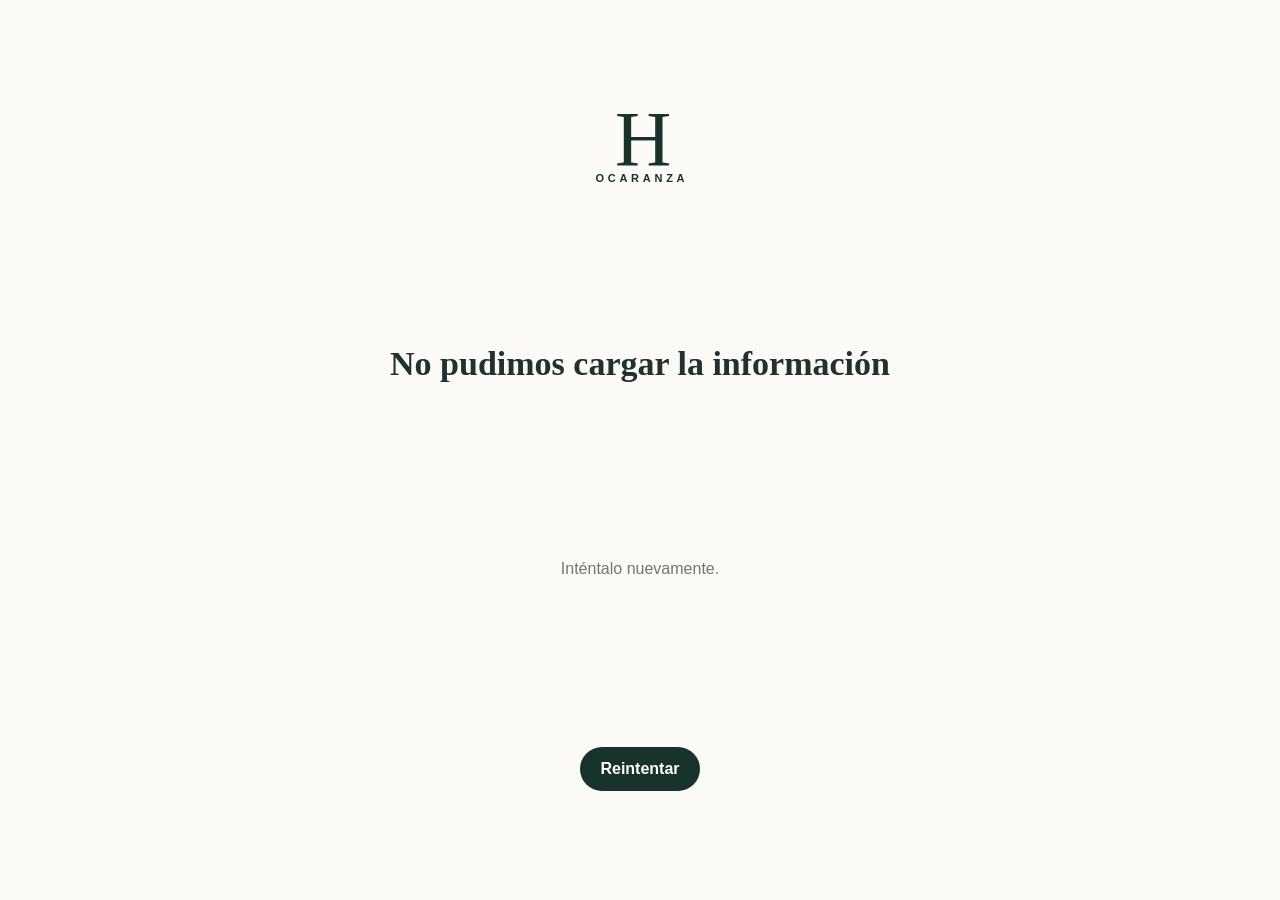
==== index.html @ b22e27e9 "Agregar fallback si la carga inicial tarda demasiado" ====
<!doctype html>
<html lang="es">
<head>
<meta charset="utf-8"><meta name="viewport" content="width=device-width,initial-scale=1">
<meta name="theme-color" content="#f7f3ec"><title>Hotel Ocaranza</title>
<link rel="stylesheet" href="/static/app.css">
</head>
<body class="portal-page">
<div id="app" class="guest-app">
  <div class="splash-loading" aria-label="Hotel Ocaranza"><div class="oc-logo oc-logo-splash"><span class="oc-logo-h">H</span><span class="oc-logo-word">OCARANZA</span></div></div>
</div>
<script>
(function(){
  var params=new URLSearchParams(window.location.search);
  var source=params.get('source')||'';
  var view=params.get('view')||'home';
  var app=document.getElementById('app');
  var xhr=new XMLHttpRequest();
  xhr.open('GET','https://qdwkmfgjpowsrcpbowdc.supabase.co/functions/v1/oc-public',true);
  xhr.onreadystatechange=function(){
    if(xhr.readyState!==4)return;
    if(xhr.status<200||xhr.status>=300){
      app.innerHTML='<div class="error-state"><div class="oc-logo oc-logo-error"><span class="oc-logo-h">H</span><span class="oc-logo-word">OCARANZA</span></div><h1>No pudimos cargar la información</h1><p>Inténtalo nuevamente.</p><button onclick="location.reload()">Reintentar</button></div>';
      return;
    }
    try{render(JSON.parse(xhr.responseText));}
    catch(e){app.innerHTML='<div class="error-state"><div class="oc-logo oc-logo-error"><span class="oc-logo-h">H</span><span class="oc-logo-word">OCARANZA</span></div><h1>Error de carga</h1><p>Inténtalo nuevamente.</p><button onclick="location.reload()">Reintentar</button></div>';}
  };
  xhr.send();
  setTimeout(function(){
    if(xhr.readyState!==4){
      app.innerHTML='<div class="error-state"><div class="oc-logo oc-logo-error"><span class="oc-logo-h">H</span><span class="oc-logo-word">OCARANZA</span></div><h1>Estamos preparando tu estadía</h1><p>La conexión está tardando más de lo esperado.</p><button onclick="location.reload()">Reintentar</button></div>';
    }
  },10000);

  function h(s){return String(s||'').replace(/&/g,'&amp;').replace(/</g,'&lt;').replace(/>/g,'&gt;').replace(/"/g,'&quot;');}
  function track(type,tour){
    var x=new XMLHttpRequest();
    x.open('POST','https://qdwkmfgjpowsrcpbowdc.supabase.co/functions/v1/oc-public',true);
    x.setRequestHeader('Content-Type','application/json');
    x.send(JSON.stringify({event_type:type,source:source,path:location.pathname+location.search,tour_id:tour||null}));
  }
  function go(v){
    var url='/?view='+encodeURIComponent(v)+(source?'&source='+encodeURIComponent(source):'');
    history.pushState({view:v},'',url);
    view=v;
    window.scrollTo(0,0);
    render(window.__ocar_data);
  }
  window.onpopstate=function(){params=new URLSearchParams(window.location.search);view=params.get('view')||'home';render(window.__ocar_data);};

  function icon(kind){
    var s='<svg viewBox="0 0 48 48" aria-hidden="true">';
    if(kind==='hotel')s+='<path d="M9 40V9h30v31M15 15h6v6h-6zM27 15h6v6h-6zM15 27h6v6h-6zM27 27h6v6h-6z"/>';
    else if(kind==='cup')s+='<path d="M8 17h25v10c0 7-5 11-13 11S8 34 8 27zM33 20h4c4 0 6 2 6 6s-2 6-6 6h-4M12 42h22"/><path d="M16 9v5M23 7v7M30 9v5"/>';
    else if(kind==='pin')s+='<path d="M24 43s13-11 13-23a13 13 0 1 0-26 0c0 12 13 23 13 23z"/><circle cx="24" cy="20" r="4"/>';
    else if(kind==='bell')s+='<path d="M12 35h24M15 35V22a9 9 0 0 1 18 0v13M18 41h12M24 11V7"/>';
    else if(kind==='city')s+='<path d="M8 40V21h10v19M18 40V10h12v30M30 40V17h10v23M5 40h38"/>';
    else if(kind==='home')s+='<rect x="9" y="9" width="11" height="11" rx="2"/><rect x="28" y="9" width="11" height="11" rx="2"/><rect x="9" y="28" width="11" height="11" rx="2"/><rect x="28" y="28" width="11" height="11" rx="2"/>';
    else s+='<circle cx="24" cy="24" r="17"/><path d="M16 20a8 8 0 0 1 16 0c0 7-8 6-8 12M24 36h.01"/>';
    return s+'</svg>';
  }
  function nav(current){
    var items=[
      ['breakfast','Desayuno','cup'],
      ['hotel','Hotel','hotel'],
      ['home','Inicio','home'],
      ['services','Servicios','bell'],
      ['tours','Tours','pin']
    ];
    var out='<nav class="app-nav app-nav-five">';
    for(var i=0;i<items.length;i++){
      var it=items[i],active=current===it[0]?' is-active':'',home=it[0]==='home'?' is-home':'';
      out+='<button class="app-nav-item'+active+home+'" data-view="'+it[0]+'"><span>'+icon(it[2])+'</span><small>'+it[1]+'</small></button>';
    }
    return out+'</nav>';
  }
  function header(hotel,current){
    return '<header class="app-header"><button class="app-brand" data-view="home" aria-label="Inicio"><span class="oc-logo oc-logo-header"><span class="oc-logo-h">H</span><span class="oc-logo-word">OCARANZA</span></span></button><span class="app-header-title">'+h(current==='home'?'Tu estadía':label(current))+'</span><button class="account-chip" data-view="account">Mi cuenta</button></header>';
  }
  function label(v){return ({home:'Inicio',hotel:'Hotel',breakfast:'Desayuno',tours:'Tours',services:'Servicios y pedidos',contact:'Contacto',account:'Mi cuenta'})[v]||'Tu estadía';}
  function getGuestToken(){try{return localStorage.getItem('oc_guest_token')||'';}catch(e){return '';}}
  function guestRequest(path,body,token,done){
    var x=new XMLHttpRequest();x.open('POST','https://qdwkmfgjpowsrcpbowdc.supabase.co/functions/v1/oc-auth/'+path,true);
    x.setRequestHeader('Content-Type','application/json');if(token)x.setRequestHeader('Authorization','Bearer '+token);
    x.onreadystatechange=function(){if(x.readyState!==4)return;var data={};try{data=JSON.parse(x.responseText||'{}')}catch(e){}done(x.status,data);};x.send(JSON.stringify(body||{}));
  }
  function card(v,kind,title,desc){
    return '<button class="app-module-card" data-view="'+v+'"><span class="module-icon">'+icon(kind)+'</span><span class="module-copy"><strong>'+title+'</strong><small>'+desc+'</small></span><span class="module-arrow">›</span></button>';
  }
  function render(d){
    window.__ocar_data=d;
    track('visit');if(source)track('qr_scan');
    var hotel=Array.isArray(d.hotel)?(d.hotel[0]||{}):(d.hotel||{});
    var tours=d.tours||[],sections=d.sections||[],promos=d.promotions||[];
    var section=function(slug){for(var i=0;i<sections.length;i++)if(sections[i].slug===slug)return sections[i];return null;};
    var services=section('services'),santiago=section('santiago');
    var html=header(hotel,view);

    if(view==='home'){
      html+='<main class="app-home"><section class="app-welcome"><div class="app-welcome-photo" style="background-image:url(\'/static/images/fondo1.jpg\')"></div><div class="app-welcome-shade"></div><div class="app-welcome-content"><span class="eyebrow">BIENVENIDO/A</span><h1>¿Qué necesitas<br><em>durante tu estadía?</em></h1><p>Tu estadía, en cuatro accesos rápidos.</p></div></section><section class="module-section"><div class="module-grid">'+
      card('breakfast','cup','Desayuno','Horarios y detalles del servicio')+
      card('hotel','hotel','Información del hotel','Habitaciones, horarios y datos útiles')+
      card('services','bell','Servicios y pedidos','Solicita ayuda o consulta productos')+
      card('tours','pin','Tours y experiencias','Descubre Santiago y sus alrededores')+
      '</div></section></main>';
    }else if(view==='hotel'){
      html+='<main class="app-module"><span class="eyebrow dark">HOTEL</span><h1>Información útil</h1><p class="module-lead">'+h(hotel.welcome_text||'Todo lo que necesitas saber para disfrutar tu estadía.')+'</p><div class="detail-grid">'+
      '<div class="detail-card"><span>Desayuno</span><strong>'+h(hotel.breakfast_hours||'07:30 - 10:00')+'</strong></div>'+
      '<div class="detail-card"><span>Check-in</span><strong>'+h(hotel.checkin||'15:00')+'</strong></div>'+
      '<div class="detail-card"><span>Check-out</span><strong>'+h(hotel.checkout||'12:00')+'</strong></div>'+
      '<div class="detail-card"><span>Dirección</span><strong>'+h(hotel.address||'Santiago, Chile')+'</strong></div>'+
      '</div></main>';
    }else if(view==='breakfast'){
      html+='<main class="app-module"><span class="eyebrow dark">SERVICIO</span><h1>Desayuno</h1><div class="feature-module"><span class="module-icon">'+icon('cup')+'</span><h2>'+h(hotel.breakfast_hours||'07:30 - 10:00')+'</h2><p>'+h(hotel.breakfast_description||'Disfruta nuestro servicio de desayuno.')+'</p></div><div class="module-note">Consulta en recepción por cualquier requerimiento especial.</div></main>';
    }else if(view==='tours'){
      var tourHtml='';
      for(var i=0;i<tours.length;i++){var t=tours[i];tourHtml+='<article class="compact-tour">'+(t.image_url?'<img src="'+h(t.image_url)+'" alt="">':'')+'<div><span class="eyebrow dark">EXPERIENCIA</span><h2>'+h(t.name)+'</h2><p>'+h(t.short_description||t.description||'Descubre esta experiencia.')+'</p><strong>'+h(t.guest_price||t.normal_price||'Consultar')+'</strong></div></article>';}
      html+='<main class="app-module"><span class="eyebrow dark">EXPERIENCIAS</span><h1>Tours y experiencias</h1><div class="compact-tour-grid">'+tourHtml+'</div></main>';
    }else if(view==='services'){
      html+='<main class="app-module"><span class="eyebrow dark">ATENCIÓN</span><h1>Servicios y pedidos</h1><p class="module-lead">Estamos para ayudarte durante toda tu estadía.</p><div class="service-actions">'+
      '<button class="service-action" data-view="contact"><span>'+icon('bell')+'</span><strong>Solicitar ayuda</strong><small>Contactar recepción</small></button>'+
      '<div class="service-action"><span>'+icon('hotel')+'</span><strong>Productos</strong><small>Próximamente podrás consultar productos y hacer pedidos desde aquí.</small></div>'+
      '</div>'+(services?'<div class="module-note">'+h(services.content)+'</div>':'')+'</main>';
    }else if(view==='santiago'){
      html+='<main class="app-module"><span class="eyebrow dark">ALREDEDORES</span><h1>Santiago</h1><div class="text-panel app-text">'+h(santiago?santiago.content:'Descubre Santiago desde Hotel Ocaranza.')+'</div><button class="wide-action" data-view="tours">Ver experiencias ↗</button></main>';
    }else if(view==='account'){
      var token=getGuestToken();
      if(!token){
        html+='<main class="app-module account-module"><span class="eyebrow dark">HUÉSPED</span><h1>Mi cuenta</h1><p class="module-lead">Ingresa con el usuario y la clave que te entregó recepción.</p><form id="guest-login-form" class="account-form"><label>Usuario<input name="username" autocomplete="username" required minlength="3" placeholder="Ej. habitacion204"></label><label>Clave<input name="password" type="password" autocomplete="current-password" required minlength="6" placeholder="Tu clave"></label><button type="submit" class="contact-main">Ingresar</button><p id="guest-login-error" class="form-error" hidden></p></form></main>';
      }else{
        html+='<main class="app-module account-module"><div id="guest-account-state"><span class="eyebrow dark">HUÉSPED</span><h1>Mi cuenta</h1><p class="module-lead">Cargando tu cuenta...</p></div></main>';
      }
    }else{
      var whatsapp=(hotel.whatsapp||'').replace(/[^0-9]/g,'');
      var wa=whatsapp?'https://wa.me/'+whatsapp+'?text='+encodeURIComponent('Hola, soy huésped de '+hotel.name+'. Quisiera consultar por un servicio.'):'#';
      html+='<main class="app-module contact-module"><span class="eyebrow dark">RECEPCIÓN</span><h1>¿Necesitas ayuda?</h1><p class="module-lead">Estamos disponibles para ayudarte durante tu estadía.</p><a class="contact-main" href="'+h(wa)+'">Contactar por WhatsApp ↗</a><div class="contact-data"><div><span>Teléfono</span><strong>'+h(hotel.phone||'Consultar en recepción')+'</strong></div><div><span>Dirección</span><strong>'+h(hotel.address||'Santiago, Chile')+'</strong></div></div></main>';
    }
    html+=nav(view);
    app.innerHTML=html;
    bind();
  }
  function bind(){
    var els=document.querySelectorAll('[data-view]');
    for(var i=0;i<els.length;i++)els[i].addEventListener('click',function(){go(this.getAttribute('data-view'));});
    var form=document.getElementById('guest-login-form');
    if(form)form.addEventListener('submit',function(ev){
      ev.preventDefault();
      var btn=form.querySelector('button[type="submit"]'),err=document.getElementById('guest-login-error');
      btn.disabled=true;btn.textContent='Ingresando...';if(err)err.hidden=true;
      guestRequest('guest-login',{username:form.username.value,password:form.password.value},'',function(status,data){
        if(status>=200&&status<300&&data.session){
          try{localStorage.setItem('oc_guest_token',data.session.access_token);}catch(e){}
          render(window.__ocar_data);
          return;
        }
        btn.disabled=false;btn.textContent='Ingresar';if(err){err.textContent=data.error||'No pudimos iniciar sesión.';err.hidden=false;}
      });
    });
    if(view==='account'&&getGuestToken())loadGuestAccount();
  }
  function loadGuestAccount(){
    var state=document.getElementById('guest-account-state'),token=getGuestToken();if(!state||!token)return;
    guestRequest('guest-me',{},token,function(status,data){
      if(status===401||status===403){try{localStorage.removeItem('oc_guest_token')}catch(e){};render(window.__ocar_data);return;}
      if(status<200||status>=300){state.innerHTML='<span class="eyebrow dark">HUÉSPED</span><h1>Mi cuenta</h1><p class="module-lead">No pudimos cargar tu cuenta.</p>';return;}
      var orders=data.orders||[],rows='';
      for(var i=0;i<orders.length;i++){
        var o=orders[i];
        rows+='<div class="guest-order"><div><strong>'+h(o.item_name)+'</strong><small>'+h(o.status)+' · '+h(o.created_at||'')+'</small></div><b>$'+Number(o.total||0).toLocaleString('es-CL')+'</b></div>';
      }
      state.innerHTML='<span class="eyebrow dark">HUÉSPED</span><h1>Hola, '+h(data.profile.display_name||data.profile.username)+'</h1><div class="guest-account-top"><div><span>Habitación</span><strong>'+h(data.profile.room_number)+'</strong></div><div><span>Cuenta</span><strong>$'+Number(data.balance||0).toLocaleString('es-CL')+'</strong></div></div><section class="guest-orders"><div class="section-head"><h2>Mis pedidos</h2><button id="guest-logout" type="button">Cerrar sesión</button></div>'+(rows||'<div class="module-note">Todavía no tienes pedidos.</div>')+'</section>';
      var logout=document.getElementById('guest-logout');if(logout)logout.addEventListener('click',function(){try{localStorage.removeItem('oc_guest_token')}catch(e){};go('home');});
    });
  }
}());
</script>
</body></html>
---- static/app.css ----
:root{
  --ink:#20322b;--deep:#12221c;--green:#17332a;--green-2:#29483c;
  --cream:#f7f3ec;--warm:#e8dfd2;--paper:#fbfaf7;--white:#fff;
  --muted:#727670;--gold:#b29a72;--line:#ddd7cb;--shadow:0 18px 50px rgba(23,38,31,.11)
}
*{box-sizing:border-box}
html{scroll-behavior:smooth}
body{margin:0;font-family:Arial,Helvetica,sans-serif;background:var(--paper);color:var(--ink)}
a{text-decoration:none;color:inherit}
button{font:inherit}
.portal-page{background:var(--paper)}
.splash-loading{min-height:100dvh;width:100%;display:flex;align-items:center;justify-content:center;background:#fff;position:fixed;inset:0;z-index:9999;overflow:hidden}.splash-loading .oc-logo{transform:translateY(-2vh);opacity:1}.splash-loading .oc-logo-h{display:block;animation:splashH .75s cubic-bezier(.2,.75,.2,1) both}.splash-loading .oc-logo-word{display:block;overflow:hidden;clip-path:inset(0 100% 0 0);animation:splashWord 1.25s .35s cubic-bezier(.2,.75,.2,1) forwards}.splash-loading:after{content:"";position:absolute;width:110px;height:1px;background:linear-gradient(90deg,transparent,#b29a72,transparent);opacity:0;animation:splashLine .8s 1.05s ease forwards}@keyframes splashH{0%{opacity:0;transform:translateY(14px) scale(.92);filter:blur(5px)}60%{opacity:1;transform:translateY(-2px) scale(1.02);filter:blur(0)}100%{opacity:1;transform:translateY(0) scale(1);filter:blur(0)}}@keyframes splashWord{0%{clip-path:inset(0 100% 0 0);opacity:0;transform:translateY(5px)}35%{opacity:1}100%{clip-path:inset(0 0 0 0);opacity:1;transform:translateY(0)}}@keyframes splashLine{0%{opacity:0;transform:scaleX(.1)}100%{opacity:.55;transform:scaleX(1)}}
.error-state{min-height:100vh;display:grid;place-items:center;text-align:center;padding:32px;background:var(--paper)}
.error-state .error-logo{width:120px;height:120px;object-fit:cover}
.error-state h1{font-family:Georgia,"Times New Roman",serif;font-size:34px;margin:8px 0}
.error-state p{color:var(--muted)}
.error-state button{border:0;border-radius:999px;padding:13px 20px;background:var(--green);color:#fff;font-weight:700}

.site-header{position:absolute;top:0;left:0;right:0;z-index:10;color:#fff}
.site-header-inner{width:min(1240px,calc(100% - 48px));margin:0 auto;height:86px;display:flex;align-items:center;justify-content:space-between}
.brand{display:flex;align-items:center}
.brand img{width:92px;height:70px;object-fit:cover;background:#fff}
.site-header nav{display:flex;gap:28px;align-items:center;font-size:14px}
.site-header nav a{opacity:.94}
.header-actions{display:flex;gap:10px;align-items:center}
.lang-pill,.menu-toggle{border:1px solid rgba(255,255,255,.3);background:rgba(20,31,26,.18);backdrop-filter:blur(8px);color:#fff;border-radius:999px;padding:10px 14px}
.menu-toggle{display:none;width:42px;height:42px;padding:0}
.hero-home{min-height:680px;height:78vh;max-height:820px;position:relative;overflow:hidden;color:#fff;display:flex;align-items:center}
.hero-image{position:absolute;inset:0;background-size:cover;background-position:center}
.hero-shade{position:absolute;inset:0;background:linear-gradient(90deg,rgba(10,22,17,.8) 0%,rgba(10,22,17,.5) 46%,rgba(10,22,17,.1) 100%),linear-gradient(0deg,rgba(0,0,0,.46),transparent 45%)}
.hero-content{position:relative;z-index:2;width:min(1240px,calc(100% - 48px));margin:0 auto;padding-top:70px}
.hero-kicker,.eyebrow{font-size:12px;letter-spacing:.19em;font-weight:800}
.hero-kicker{color:#e8dbc7}
.hero-content h1{font-family:Georgia,"Times New Roman",serif;font-size:clamp(44px,6vw,78px);line-height:.98;letter-spacing:-.03em;margin:14px 0 20px;max-width:760px;font-weight:400}
.hero-content h1 em,.intro-section h2 em,.feature-copy h2 em{font-style:italic;color:#e8ddc9}
.hero-content p{max-width:570px;font-size:18px;line-height:1.6;color:#eeeae3;margin:0}
.hero-actions{display:flex;gap:12px;margin-top:28px;flex-wrap:wrap}
.hero-primary,.hero-secondary{display:inline-flex;align-items:center;justify-content:center;padding:14px 19px;border-radius:999px;font-weight:800;font-size:14px}
.hero-primary{background:#f5eee4;color:var(--deep)}
.hero-secondary{background:rgba(255,255,255,.1);border:1px solid rgba(255,255,255,.38);color:#fff}
.quick-section{margin-top:-66px;position:relative;z-index:3}
.quick-grid{width:min(1240px,calc(100% - 48px));margin:0 auto;display:grid;grid-template-columns:repeat(6,1fr);gap:10px}
.quick-card{min-height:124px;background:rgba(255,255,255,.94);border:1px solid rgba(214,210,201,.8);border-radius:18px;padding:18px 17px;display:flex;flex-direction:column;justify-content:space-between;box-shadow:0 18px 35px rgba(20,33,27,.12);position:relative;overflow:hidden}
.quick-card:first-child{background:#f4efe7}
.quick-icon{width:30px;height:30px;display:grid;place-items:center;color:var(--green)}
.quick-icon svg{width:27px;height:27px;stroke:currentColor;fill:none;stroke-width:1.7;stroke-linecap:round;stroke-linejoin:round}
.quick-copy strong{display:block;font-size:15px;margin-top:12px}
.quick-copy small{display:block;color:var(--muted);font-size:11px;line-height:1.35;margin-top:5px}
.arrow-circle{position:absolute;right:12px;bottom:12px;width:22px;height:22px;border-radius:50%;border:1px solid #bdb7ad;display:grid;place-items:center;font-size:12px}
.intro-section{width:min(1120px,calc(100% - 48px));margin:0 auto;padding:88px 0 36px;display:grid;grid-template-columns:1fr 1fr;gap:70px;align-items:end}
.eyebrow.dark{color:#7b7d76}
.intro-section h2,.section-heading-row h2,.info-head h2,.service-card h2{font-family:Georgia,"Times New Roman",serif;font-weight:400;letter-spacing:-.02em}
.intro-section h2{font-size:48px;line-height:1.02;margin:12px 0 0}
.intro-section p{font-size:16px;line-height:1.7;color:var(--muted);max-width:480px;margin:0}
.content-section,.info-section,.services-section{width:min(1120px,calc(100% - 48px));margin:0 auto;padding:48px 0 88px}
.section-heading-row{display:flex;justify-content:space-between;align-items:end;margin-bottom:24px}
.section-heading-row h2{font-size:42px;margin:8px 0 0}
.see-all{font-size:13px;font-weight:800;color:var(--green)}
.tour-grid-modern{display:grid;grid-template-columns:repeat(3,1fr);gap:18px}
.tour-card{background:#fff;border-radius:18px;overflow:hidden;border:1px solid #e5e0d7;box-shadow:0 10px 30px rgba(30,43,37,.06)}
.tour-media{height:220px;background:#ddd}
.tour-media img{width:100%;height:100%;object-fit:cover;display:block}
.tour-copy{padding:20px}
.tour-copy .eyebrow{color:#8a897f;font-size:10px}
.tour-copy h3{font-family:Georgia,"Times New Roman",serif;font-weight:400;font-size:26px;margin:8px 0}
.tour-copy p{color:var(--muted);line-height:1.52;font-size:14px;min-height:60px}
.tour-bottom{display:flex;justify-content:space-between;align-items:center;gap:12px;margin-top:18px}
.tour-bottom strong{font-size:19px}
.tour-bottom a{font-size:12px;font-weight:800}
.feature-banner{width:min(1240px,calc(100% - 48px));height:390px;margin:0 auto 92px;position:relative;overflow:hidden;border-radius:24px;color:#fff}
.feature-image{position:absolute;inset:0;background-size:cover;background-position:center}
.feature-overlay{position:absolute;inset:0;background:linear-gradient(90deg,rgba(12,28,22,.82),rgba(12,28,22,.28))}
.feature-copy{position:relative;z-index:2;max-width:680px;padding:64px 60px}
.feature-copy h2{font-family:Georgia,"Times New Roman",serif;font-size:49px;font-weight:400;line-height:1.02;margin:13px 0}
.feature-copy p{font-size:16px;line-height:1.55;color:#ece8df;max-width:560px}
.feature-copy a{display:inline-flex;margin-top:10px;color:#fff;font-weight:800;font-size:14px}
.info-section{padding-top:4px}
.info-head{margin-bottom:24px}
.info-head h2{font-size:40px;margin:9px 0 0}
.info-grid-modern{display:grid;grid-template-columns:repeat(4,1fr);border:1px solid var(--line);border-radius:18px;overflow:hidden;background:var(--line)}
.info-grid-modern>div{background:#fff;padding:24px;border-right:1px solid var(--line);min-height:135px}
.info-grid-modern>div:last-child{border-right:0}
.info-icon{display:block;font-size:21px;color:var(--green);margin-bottom:18px}
.info-grid-modern small{display:block;color:#898a84;text-transform:uppercase;font-size:10px;letter-spacing:.11em}
.info-grid-modern strong{display:block;font-size:16px;margin-top:7px;line-height:1.35}
.services-section{padding-top:4px}
.service-card{background:#eee7db;border-radius:22px;padding:34px 38px;display:flex;justify-content:space-between;align-items:center;gap:24px}
.service-card h2{font-size:38px;margin:8px 0}
.service-card p{margin:0;color:#646962}
.dark-cta{background:var(--green);color:#fff;padding:14px 19px;border-radius:999px;font-size:13px;font-weight:800;white-space:nowrap}
.footer-modern{background:var(--deep);color:#dcd8d0;padding:54px max(24px,calc((100vw - 1120px)/2));display:grid;grid-template-columns:2fr 1fr 1fr;gap:48px}
.footer-modern img{width:92px;height:70px;object-fit:cover;background:#fff}
.footer-modern p{color:#a9ada6;font-size:13px}
.footer-modern strong{display:block;color:#fff;margin-bottom:14px;font-size:12px;text-transform:uppercase;letter-spacing:.12em}
.footer-modern a,.footer-modern span{display:block;color:#aeb3ad;font-size:13px;margin:8px 0}

.tour-detail{width:min(900px,calc(100% - 32px));margin:32px auto 80px}
.back-link{display:inline-block;margin:10px 0 18px;color:var(--muted)}
.detail-image{width:100%;height:420px;object-fit:cover;border-radius:20px 20px 0 0}
.detail-card{background:#fff;border:1px solid var(--line);border-radius:20px;box-shadow:var(--shadow);padding:30px}
.detail-card h1{font-family:Georgia,"Times New Roman",serif;font-weight:400;font-size:52px;margin:10px 0}
.lead{font-size:18px;line-height:1.6;color:var(--muted)}
.price-box{margin:22px 0;padding:20px;border-radius:16px;background:#efe8dc;display:flex;flex-direction:column;gap:5px}
.price-box strong{font-size:32px}
.price-box small{color:#5e5e56}
.detail-grid{display:grid;grid-template-columns:repeat(2,1fr);border:1px solid var(--line);border-radius:16px;overflow:hidden;margin:25px 0}
.detail-grid div{padding:18px;border-right:1px solid var(--line);border-bottom:1px solid var(--line)}
.detail-grid strong{display:block;font-size:11px;color:var(--muted);margin-bottom:6px;text-transform:uppercase}
.detail-grid span{font-weight:700}

.tv-page{background:var(--deep);color:#fff}
.tv-app{min-height:100vh}
.tv-screen{min-height:100vh;position:relative;display:flex;flex-direction:column;background:#112018;overflow:hidden}
.tv-hero-image{position:absolute;inset:0;background-size:cover;background-position:center}
.tv-hero-shade{position:absolute;inset:0;background:linear-gradient(90deg,rgba(8,19,15,.86) 0%,rgba(8,19,15,.5) 48%,rgba(8,19,15,.1) 100%),linear-gradient(0deg,rgba(8,19,15,.65),rgba(8,19,15,.05) 58%)}
.tv-header{position:relative;z-index:2;display:flex;justify-content:space-between;align-items:center;padding:26px 46px;color:#fff}
.tv-brand-mark{font-family:Georgia,"Times New Roman",serif;text-align:center}
.tv-brand-mark .h{font-size:54px;line-height:.75}
.tv-brand-mark .name{font-size:11px;letter-spacing:.33em;margin-top:7px}
.tv-header-right{display:flex;align-items:center;gap:12px;font-size:14px}
.tv-header-right .lang{padding:9px 12px;border-radius:999px;background:rgba(255,255,255,.1);border:1px solid rgba(255,255,255,.2)}
.tv-header-right .clock{font-size:27px;font-weight:700}
.tv-content{position:relative;z-index:2;flex:1;display:flex;flex-direction:column;justify-content:center;padding:20px 46px 34px}
.tv-hero-copy{max-width:760px}
.tv-hero-copy .kicker{font-size:12px;letter-spacing:.2em;font-weight:800;color:#e8ddcc}
.tv-hero-copy h1{font-family:Georgia,"Times New Roman",serif;font-weight:400;font-size:clamp(42px,5vw,70px);line-height:1.02;margin:14px 0;max-width:760px}
.tv-hero-copy h1 em{font-style:italic;color:#e9ddc8}
.tv-hero-copy p{font-size:19px;line-height:1.5;color:#ede9e1;max-width:670px}
.tv-quick{display:grid;grid-template-columns:repeat(6,1fr);gap:11px;margin-top:32px}
.tv-quick a{min-height:104px;border-radius:16px;padding:16px;background:rgba(20,37,30,.73);border:1px solid rgba(255,255,255,.18);display:flex;flex-direction:column;justify-content:space-between;box-shadow:0 10px 28px rgba(0,0,0,.16)}
.tv-quick a:first-child{background:#eee6da;color:#203128}
.tv-quick .icon{font-size:24px}
.tv-quick strong{font-size:15px}
.tv-quick small{font-size:10px;opacity:.72}
.tv-footer{position:relative;z-index:2;display:flex;gap:28px;flex-wrap:wrap;border-top:1px solid rgba(255,255,255,.2);padding:12px 46px 18px;font-size:12px;color:#c7c9c1}

@media(max-width:1020px){
  .site-header nav{gap:17px}.quick-grid{grid-template-columns:repeat(3,1fr)}
  .tour-grid-modern{grid-template-columns:repeat(2,1fr)}
  .intro-section{grid-template-columns:1fr;gap:20px}.info-grid-modern{grid-template-columns:repeat(2,1fr)}
  .info-grid-modern>div:nth-child(2){border-right:0}.info-grid-modern>div:nth-child(1),.info-grid-modern>div:nth-child(2){border-bottom:1px solid var(--line)}
  .feature-copy{padding:52px 46px}
  .tv-quick{grid-template-columns:repeat(3,1fr)}
}
@media(max-width:760px){
  .site-header-inner{width:calc(100% - 28px);height:76px}.site-header nav{display:none}.menu-toggle{display:block}
  .brand img{width:74px;height:58px}.lang-pill{padding:9px 11px;font-size:12px}
  .hero-home{min-height:620px;height:84vh}.hero-content{width:calc(100% - 28px);padding-top:55px}.hero-content h1{font-size:48px}
  .hero-content p{font-size:16px}.hero-actions{flex-direction:column}.hero-primary,.hero-secondary{width:fit-content}
  .quick-section{margin-top:-34px}.quick-grid{width:calc(100% - 28px);grid-template-columns:repeat(2,1fr)}
  .quick-card{min-height:118px}.intro-section,.content-section,.info-section,.services-section{width:calc(100% - 28px)}
  .intro-section{padding-top:64px}.intro-section h2{font-size:38px}
  .content-section,.info-section,.services-section{padding-bottom:64px}.section-heading-row{align-items:start}.section-heading-row h2{font-size:34px}
  .tour-grid-modern{grid-template-columns:1fr}.tour-media{height:210px}
  .feature-banner{width:calc(100% - 28px);height:360px;margin-bottom:64px}.feature-copy{padding:42px 30px}.feature-copy h2{font-size:40px}
  .info-grid-modern{grid-template-columns:1fr}.info-grid-modern>div{border-right:0!important;border-bottom:1px solid var(--line)}.info-grid-modern>div:last-child{border-bottom:0}
  .service-card{padding:28px;align-items:flex-start;flex-direction:column}.service-card h2{font-size:34px}
  .footer-modern{grid-template-columns:1fr 1fr;padding:44px 28px;gap:30px}.footer-modern>div:first-child{grid-column:1/-1}
  .tv-header{padding:20px}.tv-content{padding:12px 20px 20px}.tv-footer{padding:10px 20px}.tv-quick{grid-template-columns:repeat(2,1fr)}
}
@media(max-width:480px){
  .hero-content h1{font-size:42px}.quick-grid{gap:8px}.quick-card{padding:14px 13px}.quick-copy strong{font-size:14px}
  .intro-section h2{font-size:34px}.footer-modern{grid-template-columns:1fr}
  .tv-brand-mark .h{font-size:42px}.tv-hero-copy h1{font-size:43px}.tv-hero-copy p{font-size:15px}.tv-quick a{min-height:92px}
}
/* OcaranzaConnect interaction and identity layer */
.oc-logo{display:inline-flex;flex-direction:column;align-items:center;justify-content:center;line-height:1;color:currentColor;text-decoration:none;font-family:Georgia,"Times New Roman",serif;user-select:none}
.oc-logo-h{font-size:1em;font-weight:400;line-height:.78;letter-spacing:-.08em}
.oc-logo-word{font-family:Arial,Helvetica,sans-serif;font-size:.16em;font-weight:700;letter-spacing:.34em;margin-left:.34em;margin-top:.34em}
.oc-logo-splash{color:#17130f;animation:logoIn .9s cubic-bezier(.2,.8,.2,1) both}
.oc-logo-splash .oc-logo-h{font-size:120px}.oc-logo-splash .oc-logo-word{font-size:17px}
.oc-logo-header{color:#f6f0e7}.oc-logo-header .oc-logo-h{font-size:50px}.oc-logo-header .oc-logo-word{font-size:7px}
.oc-logo-footer{color:#f4eee5}.oc-logo-footer .oc-logo-h{font-size:52px}.oc-logo-footer .oc-logo-word{font-size:8px}
.oc-logo-error{color:var(--green)}.oc-logo-error .oc-logo-h{font-size:78px}.oc-logo-error .oc-logo-word{font-size:11px}
@keyframes logoIn{from{opacity:0;transform:translateY(10px) scale(.94)}to{opacity:1;transform:none}}

/* tactile feedback */
a,button,.quick-card,.tour-card{transition:transform .22s cubic-bezier(.2,.8,.2,1),box-shadow .22s ease,background-color .22s ease,border-color .22s ease,opacity .22s ease}
a:hover,.quick-card:hover,.tour-card:hover{transform:translateY(-3px)}
a:active,button:active,.quick-card.is-pressed,.tour-card.is-pressed,.is-pressed{transform:scale(.975)!important}
.hero-primary:active,.dark-cta:active{box-shadow:0 0 0 5px rgba(178,154,114,.2)}
.quick-card:after,.tour-card:after{content:"";position:absolute;inset:0;border-radius:inherit;pointer-events:none;background:linear-gradient(120deg,rgba(255,255,255,.22),transparent 42%);opacity:0;transition:opacity .25s ease}
.quick-card:hover:after,.quick-card.is-pressed:after,.tour-card:hover:after{opacity:1}
.quick-card,.tour-card{position:relative}
.reveal-on-scroll{opacity:0;transform:translateY(22px);transition:opacity .65s ease,transform .65s cubic-bezier(.2,.8,.2,1)}
.reveal-on-scroll.is-visible{opacity:1;transform:none}
.site-header nav.mobile-open{display:flex}
.menu-toggle.is-open{background:rgba(178,154,114,.35);border-color:rgba(246,240,231,.65)}
.lang-pill:hover,.menu-toggle:hover{background:rgba(178,154,114,.28)}
.see-all:hover,.tour-bottom a:hover,.footer-modern a:hover{color:#b29a72}
.hero-primary:hover{box-shadow:0 10px 25px rgba(0,0,0,.18)}
.feature-banner{transition:transform .35s ease,box-shadow .35s ease}.feature-banner:hover{transform:translateY(-3px);box-shadow:0 22px 55px rgba(20,35,28,.18)}
.info-grid-modern>div{transition:background .25s ease,transform .25s ease}.info-grid-modern>div:hover{background:#faf6ef}
@media(max-width:760px){
 .site-header nav.mobile-open{position:absolute;top:68px;left:0;right:0;display:flex;flex-direction:column;align-items:stretch;gap:0;padding:10px;background:rgba(17,32,24,.96);border:1px solid rgba(255,255,255,.16);border-radius:18px;box-shadow:0 20px 45px rgba(0,0,0,.25);backdrop-filter:blur(12px)}
 .site-header nav.mobile-open a{padding:15px 17px;border-bottom:1px solid rgba(255,255,255,.1);font-size:14px}.site-header nav.mobile-open a:last-child{border-bottom:0}
 .oc-logo-header .oc-logo-h{font-size:42px}.oc-logo-header .oc-logo-word{font-size:6px}
 .quick-card:active{box-shadow:0 7px 20px rgba(20,33,27,.18)}
 .tour-card:active{box-shadow:0 8px 22px rgba(20,33,27,.13)}
}
@media(prefers-reduced-motion:reduce){*,*:before,*:after{scroll-behavior:auto!important;animation:none!important;transition:none!important}.reveal-on-scroll{opacity:1;transform:none}}

.oc-logo-tv{color:#f6f0e7;text-shadow:0 3px 18px rgba(0,0,0,.22)}.oc-logo-tv .oc-logo-h{font-size:68px}.oc-logo-tv .oc-logo-word{font-size:10px}@media(max-width:760px){.oc-logo-tv .oc-logo-h{font-size:48px}.oc-logo-tv .oc-logo-word{font-size:7px}}


/* OcaranzaConnect app dashboard */
.app-header{position:sticky;top:0;z-index:50;height:72px;padding:0 22px;display:flex;align-items:center;justify-content:space-between;background:rgba(247,243,236,.94);border-bottom:1px solid rgba(178,154,114,.25);backdrop-filter:blur(16px)}
.app-brand{border:0;background:none;padding:0;cursor:pointer;display:flex;align-items:center}.app-header-title{font-size:13px;font-weight:700;letter-spacing:.04em;color:var(--ink)}
.app-home,.app-module{max-width:1100px;margin:0 auto;padding:0 20px 110px}
.app-welcome{position:relative;min-height:270px;margin:18px 0 22px;border-radius:28px;overflow:hidden;display:flex;align-items:flex-end;background:var(--deep);box-shadow:var(--shadow)}
.app-welcome-photo{position:absolute;inset:0;background-size:cover;background-position:center}.app-welcome-shade{position:absolute;inset:0;background:linear-gradient(90deg,rgba(10,18,14,.84),rgba(10,18,14,.32) 65%,rgba(10,18,14,.15))}
.app-welcome-content{position:relative;z-index:1;color:#fff;padding:30px;max-width:620px}.app-welcome-content .eyebrow{color:#d9c49d}.app-welcome-content h1{margin:8px 0 10px;font-size:clamp(28px,5vw,48px);line-height:1.02}.app-welcome-content em{font-family:Georgia,serif;font-weight:400;color:#e6d4b0}.app-welcome-content p{margin:0;color:rgba(255,255,255,.78)}
.module-section{padding-bottom:12px}.module-grid{display:grid;grid-template-columns:repeat(3,minmax(0,1fr));gap:13px}
.app-module-card{min-height:112px;padding:18px;border:1px solid var(--line);border-radius:20px;background:rgba(255,255,255,.82);box-shadow:0 10px 28px rgba(23,38,31,.07);display:flex;align-items:center;gap:15px;text-align:left;cursor:pointer;transition:transform .2s ease,box-shadow .2s ease,border-color .2s ease}.app-module-card:hover{transform:translateY(-3px);box-shadow:0 16px 35px rgba(23,38,31,.12);border-color:rgba(178,154,114,.7)}.app-module-card:active{transform:scale(.975)}
.module-icon{width:48px;height:48px;flex:0 0 48px;border-radius:15px;background:#f0e9dd;color:var(--ink);display:grid;place-items:center}.module-icon svg,.app-nav-item svg,.service-action svg{width:25px;height:25px;fill:none;stroke:currentColor;stroke-width:1.7;stroke-linecap:round;stroke-linejoin:round}
.module-copy{min-width:0;display:flex;flex-direction:column;gap:5px}.module-copy strong{font-size:15px;color:var(--ink)}.module-copy small{font-size:12px;color:var(--muted);line-height:1.35}.module-arrow{margin-left:auto;font-size:28px;color:var(--gold)}
.app-module{padding-top:34px}.app-module>h1{font-size:clamp(30px,5vw,48px);margin:7px 0 12px;color:var(--ink)}.module-lead{max-width:680px;color:var(--muted);font-size:16px;line-height:1.65}.detail-grid{display:grid;grid-template-columns:repeat(2,minmax(0,1fr));gap:13px;margin-top:25px}.detail-card{padding:22px;border-radius:18px;background:#fff;border:1px solid var(--line);display:flex;flex-direction:column;gap:8px}.detail-card span,.contact-data span{font-size:11px;text-transform:uppercase;letter-spacing:.12em;color:var(--muted)}.detail-card strong,.contact-data strong{font-size:17px;color:var(--ink)}
.feature-module{margin-top:25px;padding:32px;border-radius:24px;background:linear-gradient(135deg,#f4eee4,#fff);border:1px solid var(--line)}.feature-module h2{font-size:32px;margin:15px 0 8px;color:var(--ink)}.feature-module p{color:var(--muted);line-height:1.65;max-width:650px}.module-note{margin-top:15px;padding:16px 18px;border-radius:15px;background:#f0e9dd;color:var(--muted);line-height:1.55;font-size:13px}
.compact-tour-grid{display:grid;grid-template-columns:repeat(2,minmax(0,1fr));gap:16px;margin-top:25px}.compact-tour{overflow:hidden;border:1px solid var(--line);border-radius:22px;background:#fff;box-shadow:0 10px 28px rgba(23,38,31,.06)}.compact-tour img{width:100%;height:170px;object-fit:cover;display:block}.compact-tour>div{padding:20px}.compact-tour h2{margin:7px 0;font-size:21px;color:var(--ink)}.compact-tour p{color:var(--muted);font-size:13px;line-height:1.5}.compact-tour strong{color:var(--ink)}
.service-actions{display:grid;grid-template-columns:repeat(2,minmax(0,1fr));gap:14px;margin-top:25px}.service-action{min-height:150px;border:1px solid var(--line);border-radius:20px;background:#fff;padding:22px;text-align:left;display:flex;flex-direction:column;align-items:flex-start;gap:8px;color:var(--ink);cursor:pointer}.service-action:hover{border-color:rgba(178,154,114,.7);transform:translateY(-2px)}.service-action span{width:46px;height:46px;border-radius:14px;background:#f0e9dd;display:grid;place-items:center}.service-action small{color:var(--muted);line-height:1.45}.app-text{margin-top:22px;padding:25px;border-radius:20px;background:#fff;border:1px solid var(--line);line-height:1.7;color:var(--muted)}.wide-action,.contact-main{display:inline-flex;margin-top:18px;padding:14px 19px;border-radius:14px;background:var(--deep);color:#fff;text-decoration:none;border:0;font-weight:700;cursor:pointer}.contact-data{display:grid;grid-template-columns:repeat(2,minmax(0,1fr));gap:13px;margin-top:25px}.contact-data>div{padding:20px;border-radius:18px;background:#fff;border:1px solid var(--line);display:flex;flex-direction:column;gap:7px}
.app-nav{position:fixed;z-index:60;left:50%;bottom:14px;transform:translateX(-50%);width:min(680px,calc(100% - 24px));display:grid;grid-template-columns:repeat(5,1fr);gap:6px;padding:7px;background:#090909;border:1px solid rgba(218,182,105,.34);border-radius:24px;box-shadow:0 18px 45px rgba(0,0,0,.32),0 0 0 1px rgba(255,255,255,.04) inset;backdrop-filter:blur(18px)}
.app-nav-item{position:relative;border:0;background:transparent;color:rgba(255,255,255,.58);min-height:60px;border-radius:17px;display:flex;flex-direction:column;align-items:center;justify-content:center;gap:4px;cursor:pointer;transition:background .24s ease,color .24s ease,transform .24s cubic-bezier(.2,.8,.2,1),box-shadow .24s ease}.app-nav-item span{height:25px;display:grid;place-items:center}.app-nav-item svg{width:23px;height:23px;transition:transform .24s cubic-bezier(.2,.8,.2,1)}.app-nav-item small{font-size:10px;font-weight:700;letter-spacing:.02em}.app-nav-item:hover{color:#ead19b;background:rgba(218,182,105,.08)}.app-nav-item.is-active{background:linear-gradient(180deg,rgba(218,182,105,.19),rgba(218,182,105,.08));color:#e3bd72;box-shadow:inset 0 0 0 1px rgba(218,182,105,.28)}.app-nav-item.is-active:after{content:"";position:absolute;left:50%;bottom:4px;width:20px;height:2px;border-radius:999px;background:#d9b366;transform:translateX(-50%);animation:navIndicator .28s ease-out}.app-nav-item.is-active svg{transform:translateY(-1px) scale(1.08);animation:navIconIn .32s cubic-bezier(.2,.8,.2,1)}.app-nav-item:active{transform:scale(.94)}
.app-nav-five .app-nav-item.is-home{transform:translateY(-10px);min-height:70px;background:#0a0a0a;color:#e0b96b;border:1px solid #cba35d;box-shadow:0 10px 25px rgba(0,0,0,.38),inset 0 0 0 1px rgba(218,182,105,.16);border-radius:20px}
.app-nav-five .app-nav-item.is-home span{width:31px;height:31px;border-radius:10px;background:#d7b369;color:#090909;box-shadow:0 6px 16px rgba(218,182,105,.2)}
.app-nav-five .app-nav-item.is-home svg{width:25px;height:25px}
.app-nav-five .app-nav-item.is-home small{font-weight:800;letter-spacing:.05em}
.app-nav-five .app-nav-item.is-home:hover,.app-nav-five .app-nav-item.is-home.is-active{background:#0a0a0a;color:#f0ce88;transform:translateY(-12px)}
.app-nav-five .app-nav-item.is-home.is-active span{background:#e1bd72;color:#090909}
@keyframes navIndicator{from{width:5px;opacity:0;transform:translateX(-50%) scaleX(.4)}to{width:20px;opacity:1;transform:translateX(-50%) scaleX(1)}}
@keyframes navIconIn{0%{opacity:.45;transform:translateY(5px) scale(.82)}60%{transform:translateY(-2px) scale(1.12)}100%{opacity:1;transform:translateY(-1px) scale(1.08)}}
@media(max-width:760px){.app-header{height:64px;padding:0 15px}.app-header-title{font-size:11px}.app-home,.app-module{padding-left:14px;padding-right:14px;padding-bottom:105px}.app-welcome{min-height:225px;margin:12px 0 16px;border-radius:22px}.app-welcome-content{padding:23px}.app-welcome-content h1{font-size:30px}.module-grid{grid-template-columns:repeat(2,minmax(0,1fr));gap:10px}.app-module-card{min-height:128px;padding:15px;display:block}.app-module-card .module-icon{margin-bottom:12px}.module-arrow{position:absolute;right:14px;top:14px}.app-module-card{position:relative}.module-copy strong{font-size:14px}.module-copy small{font-size:11px}.detail-grid,.compact-tour-grid,.service-actions,.contact-data{grid-template-columns:1fr}.compact-tour img{height:145px}.app-nav{width:calc(100% - 12px);bottom:6px;border-radius:20px;padding:6px}.app-nav-item{min-height:57px}.app-nav-item small{font-size:9px}.app-nav-item span{height:23px}.app-header .oc-logo-header .oc-logo-h{font-size:36px}.app-header .oc-logo-header .oc-logo-word{font-size:5px}}
@media(min-width:761px) and (max-width:1100px){.module-grid{grid-template-columns:repeat(2,minmax(0,1fr))}}
@media(min-width:1200px){.app-welcome{min-height:300px}}

/* Navegación principal de cinco accesos: Inicio es el hub central */
.app-nav-five .app-nav-item.is-home{position:relative;transform:translateY(-9px);min-height:68px;background:var(--gold);color:var(--deep);border:4px solid rgba(18,34,28,.96);box-shadow:0 10px 22px rgba(0,0,0,.24);border-radius:20px}
.app-nav-five .app-nav-item.is-home span{width:30px;height:30px;display:grid;place-items:center}
.app-nav-five .app-nav-item.is-home svg{width:28px;height:28px}
.app-nav-five .app-nav-item.is-home small{font-weight:800;letter-spacing:.04em}
.app-nav-five .app-nav-item.is-home:hover,.app-nav-five .app-nav-item.is-home.is-active{background:#e4c88e;color:var(--deep);transform:translateY(-11px)}
@media(max-width:760px){
  .app-nav-five .app-nav-item.is-home{min-height:64px;transform:translateY(-8px);border-width:3px}
  .app-nav-five .app-nav-item.is-home:hover,.app-nav-five .app-nav-item.is-home.is-active{transform:translateY(-9px)}
  .app-nav-five .app-nav-item.is-home span{width:27px;height:27px}
}

@media(max-width:760px){
  .app-nav-five .app-nav-item.is-home{min-height:64px;transform:translateY(-8px);border-width:1px}
  .app-nav-five .app-nav-item.is-home:hover,.app-nav-five .app-nav-item.is-home.is-active{transform:translateY(-10px)}
  .app-nav-five .app-nav-item.is-home span{width:27px;height:27px}
  .app-nav-five .app-nav-item.is-home svg{width:22px;height:22px}
}
@media(prefers-reduced-motion:reduce){
  .app-nav-item,.app-nav-item svg{transition:none}
  .app-nav-item.is-active:after,.app-nav-item.is-active svg{animation:none}
}

.account-chip{margin-left:auto;border:1px solid rgba(218,182,105,.55);background:#0b0b0b;color:#dcb86d;border-radius:999px;padding:8px 12px;font-size:11px;font-weight:800;letter-spacing:.03em;cursor:pointer;transition:background .2s ease,color .2s ease,transform .2s ease}.account-chip:hover{background:#dcb86d;color:#0b0b0b;transform:translateY(-1px)}
.account-form{max-width:460px;margin-top:26px;padding:22px;border:1px solid var(--line);border-radius:22px;background:#fff;box-shadow:0 14px 35px rgba(23,38,31,.07);display:flex;flex-direction:column;gap:16px}.account-form label{display:flex;flex-direction:column;gap:7px;color:var(--ink);font-size:12px;font-weight:800}.account-form input{border:1px solid #d8d0c3;border-radius:13px;padding:13px 14px;background:#faf8f4;color:var(--ink);font:inherit;outline:none}.account-form input:focus{border-color:#c8a45f;box-shadow:0 0 0 3px rgba(200,164,95,.12)}.account-form button:disabled{opacity:.6;cursor:wait}.form-error{margin:0;padding:11px 13px;border-radius:12px;background:#f7e8e5;color:#8d3328;font-size:12px}.guest-account-top{display:grid;grid-template-columns:repeat(2,minmax(0,1fr));gap:13px;margin-top:24px}.guest-account-top>div{padding:20px;border:1px solid var(--line);border-radius:18px;background:#fff;display:flex;flex-direction:column;gap:6px}.guest-account-top span{font-size:10px;text-transform:uppercase;letter-spacing:.12em;color:var(--muted)}.guest-account-top strong{font-size:21px;color:var(--ink)}.guest-orders{margin-top:26px}.section-head{display:flex;align-items:center;justify-content:space-between;gap:12px}.section-head h2{margin:0;color:var(--ink);font-size:20px}.section-head button{border:0;background:none;color:#8f3329;font-weight:800;font-size:11px;cursor:pointer}.guest-order{display:flex;justify-content:space-between;align-items:center;gap:14px;padding:17px 0;border-bottom:1px solid var(--line)}.guest-order strong{display:block;color:var(--ink);font-size:14px}.guest-order small{display:block;color:var(--muted);font-size:11px;margin-top:4px}.guest-order b{color:var(--ink);font-size:14px}
@media(max-width:760px){.account-chip{padding:7px 9px;font-size:10px}.guest-account-top{grid-template-columns:1fr}.app-header-title{max-width:105px;overflow:hidden;text-overflow:ellipsis;white-space:nowrap}}
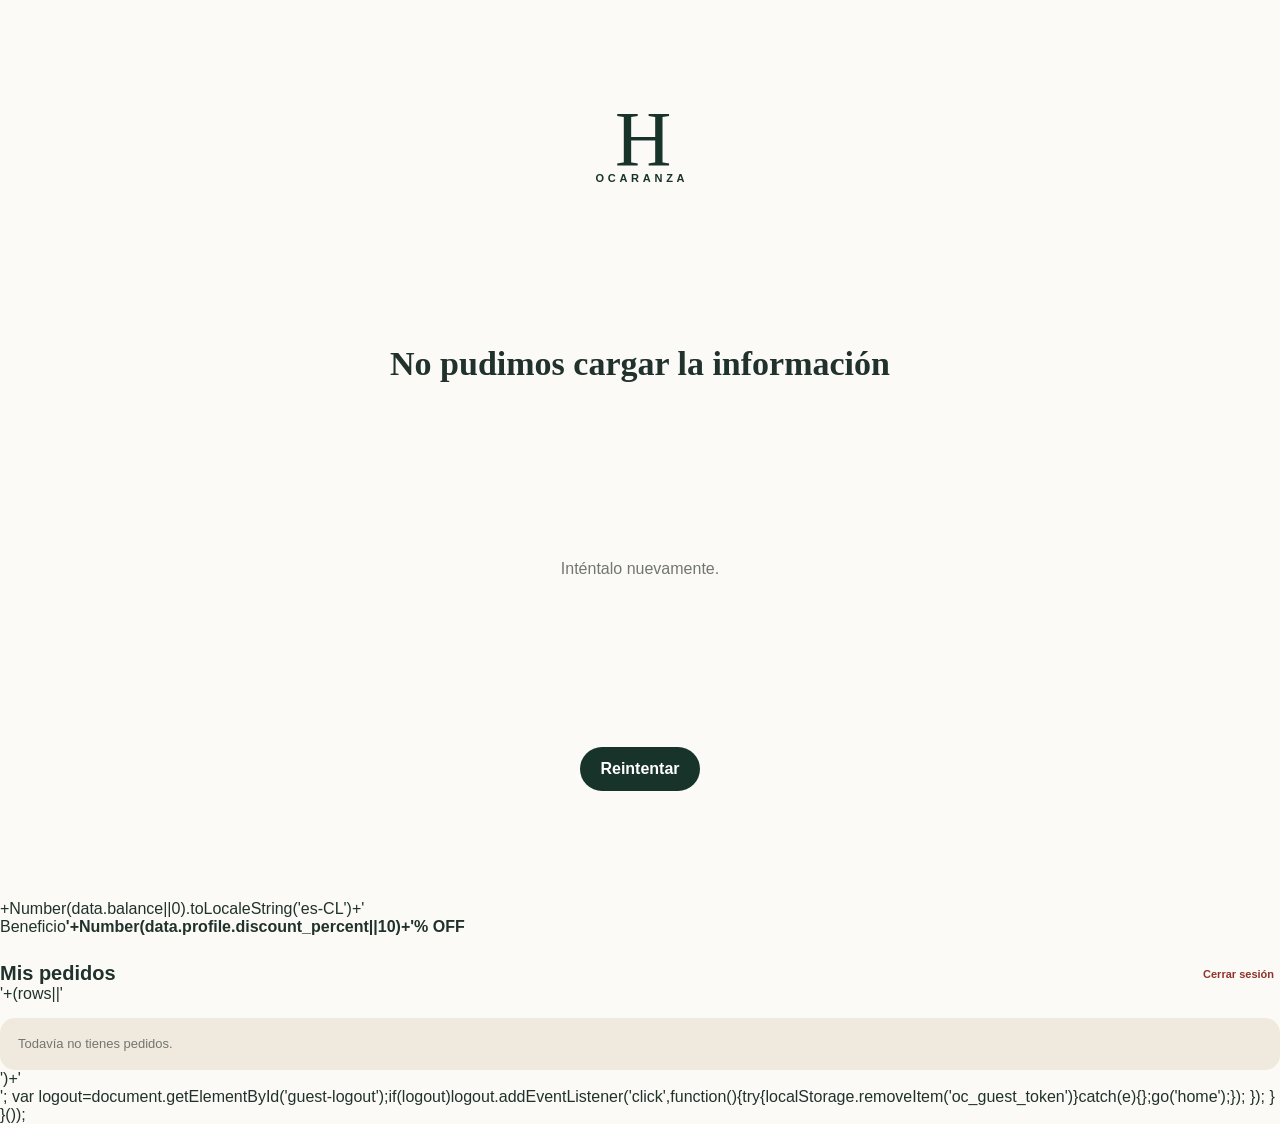
==== commit 202dc7cc: "Show guest discount in account" ====
--- a/index.html
+++ b/index.html
@@ -13,6 +13,7 @@
 (function(){
   var params=new URLSearchParams(window.location.search);
   var source=params.get('source')||'';
+  var access=params.get('access')||'';
   var view=params.get('view')||'home';
   var app=document.getElementById('app');
   var xhr=new XMLHttpRequest();
@@ -41,13 +42,13 @@
     x.send(JSON.stringify({event_type:type,source:source,path:location.pathname+location.search,tour_id:tour||null}));
   }
   function go(v){
-    var url='/?view='+encodeURIComponent(v)+(source?'&source='+encodeURIComponent(source):'');
+    var url='/?view='+encodeURIComponent(v)+(source?'&source='+encodeURIComponent(source):'')+(access?'&access='+encodeURIComponent(access):'');
     history.pushState({view:v},'',url);
     view=v;
     window.scrollTo(0,0);
     render(window.__ocar_data);
   }
-  window.onpopstate=function(){params=new URLSearchParams(window.location.search);view=params.get('view')||'home';render(window.__ocar_data);};
+  window.onpopstate=function(){params=new URLSearchParams(window.location.search);source=params.get('source')||'';access=params.get('access')||'';view=params.get('view')||'home';render(window.__ocar_data);};
 
   function icon(kind){
     var s='<svg viewBox="0 0 48 48" aria-hidden="true">';
@@ -96,6 +97,10 @@
     var section=function(slug){for(var i=0;i<sections.length;i++)if(sections[i].slug===slug)return sections[i];return null;};
     var services=section('services'),santiago=section('santiago');
     var html=header(hotel,view);
+
+    if(view==='home' && !getGuestToken() && access!=='guest'){
+      html+='<section class="access-choice-overlay" aria-labelledby="access-choice-title"><div class="access-choice-card"><span class="access-choice-kicker">HOTEL OCARANZA</span><span class="oc-logo oc-logo-choice"><span class="oc-logo-h">H</span><span class="oc-logo-word">OCARANZA</span></span><h2 id="access-choice-title">¿Cómo deseas continuar?</h2><p class="access-choice-lead">Elige la experiencia que prefieras para tu estadía.</p><div class="access-choice-options"><a class="access-choice-option" href="/?view=home&access=guest"><span class="access-choice-icon">'+icon('home')+'</span><span><strong>Continuar como invitado</strong><small>Explora el hotel y sus servicios.</small></span><b>›</b></a><a class="access-choice-option access-choice-guest" href="/?view=account"><span class="access-choice-icon">'+icon('hotel')+'</span><span><strong>Continuar como huésped</strong><small><em>Obtén un 10% de descuento</em> y accede a tu cuenta.</small></span><b>›</b></a></div><small class="access-choice-note">Como huésped podrás tener tu cuenta asociada a una habitación y consultar tus pedidos.</small></div></section>';
+    }
 
     if(view==='home'){
       html+='<main class="app-home"><section class="app-welcome"><div class="app-welcome-photo" style="background-image:url(\'/static/images/fondo1.jpg\')"></div><div class="app-welcome-shade"></div><div class="app-welcome-content"><span class="eyebrow">BIENVENIDO/A</span><h1>¿Qué necesitas<br><em>durante tu estadía?</em></h1><p>Tu estadía, en cuatro accesos rápidos.</p></div></section><section class="module-section"><div class="module-grid">'+
@@ -169,7 +174,13 @@
         var o=orders[i];
         rows+='<div class="guest-order"><div><strong>'+h(o.item_name)+'</strong><small>'+h(o.status)+' · '+h(o.created_at||'')+'</small></div><b>$'+Number(o.total||0).toLocaleString('es-CL')+'</b></div>';
       }
-      state.innerHTML='<span class="eyebrow dark">HUÉSPED</span><h1>Hola, '+h(data.profile.display_name||data.profile.username)+'</h1><div class="guest-account-top"><div><span>Habitación</span><strong>'+h(data.profile.room_number)+'</strong></div><div><span>Cuenta</span><strong>$'+Number(data.balance||0).toLocaleString('es-CL')+'</strong></div></div><section class="guest-orders"><div class="section-head"><h2>Mis pedidos</h2><button id="guest-logout" type="button">Cerrar sesión</button></div>'+(rows||'<div class="module-note">Todavía no tienes pedidos.</div>')+'</section>';
+      state.innerHTML='<span class="eyebrow dark">HUÉSPED</span><h1>Hola, '+h(data.profile.display_name||data.profile.username)+'</h1><div class="guest-account-top"><div><span>Habitación</span><strong>'+h(data.profile.room_number)+'</strong></div><div><span>Cuenta</span><strong><div class="section-head"><h2>Mis pedidos</h2><button id="guest-logout" type="button">Cerrar sesión</button></div>'+(rows||'<div class="module-note">Todavía no tienes pedidos.</div>')+'</section>';
+      var logout=document.getElementById('guest-logout');if(logout)logout.addEventListener('click',function(){try{localStorage.removeItem('oc_guest_token')}catch(e){};go('home');});
+    });
+  }
+}());
+</script>
+</body></html>+Number(data.balance||0).toLocaleString('es-CL')+'</strong></div><div><span>Beneficio</span><strong>'+Number(data.profile.discount_percent||10)+'% OFF</strong></div></div><section class="guest-orders"><div class="section-head"><h2>Mis pedidos</h2><button id="guest-logout" type="button">Cerrar sesión</button></div>'+(rows||'<div class="module-note">Todavía no tienes pedidos.</div>')+'</section>';
       var logout=document.getElementById('guest-logout');if(logout)logout.addEventListener('click',function(){try{localStorage.removeItem('oc_guest_token')}catch(e){};go('home');});
     });
   }
--- a/static/app.css
+++ b/static/app.css
@@ -218,41 +218,330 @@
 .feature-module{margin-top:25px;padding:32px;border-radius:24px;background:linear-gradient(135deg,#f4eee4,#fff);border:1px solid var(--line)}.feature-module h2{font-size:32px;margin:15px 0 8px;color:var(--ink)}.feature-module p{color:var(--muted);line-height:1.65;max-width:650px}.module-note{margin-top:15px;padding:16px 18px;border-radius:15px;background:#f0e9dd;color:var(--muted);line-height:1.55;font-size:13px}
 .compact-tour-grid{display:grid;grid-template-columns:repeat(2,minmax(0,1fr));gap:16px;margin-top:25px}.compact-tour{overflow:hidden;border:1px solid var(--line);border-radius:22px;background:#fff;box-shadow:0 10px 28px rgba(23,38,31,.06)}.compact-tour img{width:100%;height:170px;object-fit:cover;display:block}.compact-tour>div{padding:20px}.compact-tour h2{margin:7px 0;font-size:21px;color:var(--ink)}.compact-tour p{color:var(--muted);font-size:13px;line-height:1.5}.compact-tour strong{color:var(--ink)}
 .service-actions{display:grid;grid-template-columns:repeat(2,minmax(0,1fr));gap:14px;margin-top:25px}.service-action{min-height:150px;border:1px solid var(--line);border-radius:20px;background:#fff;padding:22px;text-align:left;display:flex;flex-direction:column;align-items:flex-start;gap:8px;color:var(--ink);cursor:pointer}.service-action:hover{border-color:rgba(178,154,114,.7);transform:translateY(-2px)}.service-action span{width:46px;height:46px;border-radius:14px;background:#f0e9dd;display:grid;place-items:center}.service-action small{color:var(--muted);line-height:1.45}.app-text{margin-top:22px;padding:25px;border-radius:20px;background:#fff;border:1px solid var(--line);line-height:1.7;color:var(--muted)}.wide-action,.contact-main{display:inline-flex;margin-top:18px;padding:14px 19px;border-radius:14px;background:var(--deep);color:#fff;text-decoration:none;border:0;font-weight:700;cursor:pointer}.contact-data{display:grid;grid-template-columns:repeat(2,minmax(0,1fr));gap:13px;margin-top:25px}.contact-data>div{padding:20px;border-radius:18px;background:#fff;border:1px solid var(--line);display:flex;flex-direction:column;gap:7px}
-.app-nav{position:fixed;z-index:60;left:50%;bottom:14px;transform:translateX(-50%);width:min(680px,calc(100% - 24px));display:grid;grid-template-columns:repeat(5,1fr);gap:6px;padding:7px;background:#090909;border:1px solid rgba(218,182,105,.34);border-radius:24px;box-shadow:0 18px 45px rgba(0,0,0,.32),0 0 0 1px rgba(255,255,255,.04) inset;backdrop-filter:blur(18px)}
-.app-nav-item{position:relative;border:0;background:transparent;color:rgba(255,255,255,.58);min-height:60px;border-radius:17px;display:flex;flex-direction:column;align-items:center;justify-content:center;gap:4px;cursor:pointer;transition:background .24s ease,color .24s ease,transform .24s cubic-bezier(.2,.8,.2,1),box-shadow .24s ease}.app-nav-item span{height:25px;display:grid;place-items:center}.app-nav-item svg{width:23px;height:23px;transition:transform .24s cubic-bezier(.2,.8,.2,1)}.app-nav-item small{font-size:10px;font-weight:700;letter-spacing:.02em}.app-nav-item:hover{color:#ead19b;background:rgba(218,182,105,.08)}.app-nav-item.is-active{background:linear-gradient(180deg,rgba(218,182,105,.19),rgba(218,182,105,.08));color:#e3bd72;box-shadow:inset 0 0 0 1px rgba(218,182,105,.28)}.app-nav-item.is-active:after{content:"";position:absolute;left:50%;bottom:4px;width:20px;height:2px;border-radius:999px;background:#d9b366;transform:translateX(-50%);animation:navIndicator .28s ease-out}.app-nav-item.is-active svg{transform:translateY(-1px) scale(1.08);animation:navIconIn .32s cubic-bezier(.2,.8,.2,1)}.app-nav-item:active{transform:scale(.94)}
-.app-nav-five .app-nav-item.is-home{transform:translateY(-10px);min-height:70px;background:#0a0a0a;color:#e0b96b;border:1px solid #cba35d;box-shadow:0 10px 25px rgba(0,0,0,.38),inset 0 0 0 1px rgba(218,182,105,.16);border-radius:20px}
-.app-nav-five .app-nav-item.is-home span{width:31px;height:31px;border-radius:10px;background:#d7b369;color:#090909;box-shadow:0 6px 16px rgba(218,182,105,.2)}
-.app-nav-five .app-nav-item.is-home svg{width:25px;height:25px}
-.app-nav-five .app-nav-item.is-home small{font-weight:800;letter-spacing:.05em}
-.app-nav-five .app-nav-item.is-home:hover,.app-nav-five .app-nav-item.is-home.is-active{background:#0a0a0a;color:#f0ce88;transform:translateY(-12px)}
-.app-nav-five .app-nav-item.is-home.is-active span{background:#e1bd72;color:#090909}
-@keyframes navIndicator{from{width:5px;opacity:0;transform:translateX(-50%) scaleX(.4)}to{width:20px;opacity:1;transform:translateX(-50%) scaleX(1)}}
-@keyframes navIconIn{0%{opacity:.45;transform:translateY(5px) scale(.82)}60%{transform:translateY(-2px) scale(1.12)}100%{opacity:1;transform:translateY(-1px) scale(1.08)}}
-@media(max-width:760px){.app-header{height:64px;padding:0 15px}.app-header-title{font-size:11px}.app-home,.app-module{padding-left:14px;padding-right:14px;padding-bottom:105px}.app-welcome{min-height:225px;margin:12px 0 16px;border-radius:22px}.app-welcome-content{padding:23px}.app-welcome-content h1{font-size:30px}.module-grid{grid-template-columns:repeat(2,minmax(0,1fr));gap:10px}.app-module-card{min-height:128px;padding:15px;display:block}.app-module-card .module-icon{margin-bottom:12px}.module-arrow{position:absolute;right:14px;top:14px}.app-module-card{position:relative}.module-copy strong{font-size:14px}.module-copy small{font-size:11px}.detail-grid,.compact-tour-grid,.service-actions,.contact-data{grid-template-columns:1fr}.compact-tour img{height:145px}.app-nav{width:calc(100% - 12px);bottom:6px;border-radius:20px;padding:6px}.app-nav-item{min-height:57px}.app-nav-item small{font-size:9px}.app-nav-item span{height:23px}.app-header .oc-logo-header .oc-logo-h{font-size:36px}.app-header .oc-logo-header .oc-logo-word{font-size:5px}}
-@media(min-width:761px) and (max-width:1100px){.module-grid{grid-template-columns:repeat(2,minmax(0,1fr))}}
-@media(min-width:1200px){.app-welcome{min-height:300px}}
-
-/* Navegación principal de cinco accesos: Inicio es el hub central */
-.app-nav-five .app-nav-item.is-home{position:relative;transform:translateY(-9px);min-height:68px;background:var(--gold);color:var(--deep);border:4px solid rgba(18,34,28,.96);box-shadow:0 10px 22px rgba(0,0,0,.24);border-radius:20px}
-.app-nav-five .app-nav-item.is-home span{width:30px;height:30px;display:grid;place-items:center}
-.app-nav-five .app-nav-item.is-home svg{width:28px;height:28px}
-.app-nav-five .app-nav-item.is-home small{font-weight:800;letter-spacing:.04em}
-.app-nav-five .app-nav-item.is-home:hover,.app-nav-five .app-nav-item.is-home.is-active{background:#e4c88e;color:var(--deep);transform:translateY(-11px)}
+
+
+.app-nav{
+  position:fixed;
+  z-index:60;
+  left:50%;
+  bottom:14px;
+  transform:translateX(-50%);
+  width:min(680px,calc(100% - 32px));
+  display:grid;
+  grid-template-columns:repeat(5,minmax(0,1fr));
+  gap:4px;
+  padding:6px;
+  background:#080808;
+  border:1px solid rgba(218,182,105,.28);
+  border-radius:22px;
+  box-shadow:0 22px 55px rgba(0,0,0,.34),0 0 0 1px rgba(255,255,255,.035) inset;
+  backdrop-filter:blur(18px);
+}
+.app-nav-item{
+  position:relative;
+  min-width:0;
+  min-height:62px;
+  border:0;
+  outline:0;
+  background:transparent;
+  color:rgba(255,255,255,.58);
+  border-radius:16px;
+  display:flex;
+  flex-direction:column;
+  align-items:center;
+  justify-content:center;
+  gap:5px;
+  cursor:pointer;
+  transition:background .22s ease,color .22s ease,box-shadow .22s ease,transform .18s cubic-bezier(.2,.8,.2,1);
+}
+.app-nav-item span{
+  width:25px;
+  height:25px;
+  display:grid;
+  place-items:center;
+  color:currentColor;
+  transition:transform .22s cubic-bezier(.2,.8,.2,1),color .22s ease,background .22s ease;
+}
+.app-nav-item svg{
+  width:23px;
+  height:23px;
+  fill:none;
+  stroke:currentColor;
+  stroke-width:1.7;
+  stroke-linecap:round;
+  stroke-linejoin:round;
+  transition:transform .22s cubic-bezier(.2,.8,.2,1);
+}
+.app-nav-item small{
+  font-size:10px;
+  line-height:1;
+  font-weight:700;
+  letter-spacing:.02em;
+  white-space:nowrap;
+}
+.app-nav-item:hover{
+  color:#ead19b;
+  background:rgba(218,182,105,.07);
+}
+.app-nav-item:focus-visible{
+  box-shadow:inset 0 0 0 1px rgba(218,182,105,.76),0 0 0 3px rgba(218,182,105,.12);
+}
+.app-nav-item.is-active{
+  color:#101510;
+  background:linear-gradient(180deg,#dfbf7d 0%,#cbaa65 100%);
+  box-shadow:0 7px 18px rgba(0,0,0,.24),inset 0 1px 0 rgba(255,255,255,.2);
+}
+.app-nav-item.is-active span{
+  transform:translateY(-1px);
+}
+.app-nav-item.is-active svg{
+  transform:scale(1.05);
+  animation:navIconIn .28s cubic-bezier(.2,.8,.2,1);
+}
+.app-nav-item:active{
+  transform:scale(.96);
+}
+
+/* Los cinco accesos comparten la misma geometría. Inicio ya no se eleva ni lleva reborde. */
+.app-nav-five .app-nav-item.is-home,
+.app-nav-five .app-nav-item.is-home:hover,
+.app-nav-five .app-nav-item.is-home.is-active{
+  transform:none;
+  min-height:62px;
+  border:0;
+  border-radius:16px;
+}
+.app-nav-five .app-nav-item.is-home span{
+  width:27px;
+  height:27px;
+  border-radius:9px;
+  background:transparent;
+  color:currentColor;
+  box-shadow:none;
+}
+.app-nav-five .app-nav-item.is-home svg{
+  width:24px;
+  height:24px;
+}
+.app-nav-five .app-nav-item.is-home small{
+  font-weight:700;
+  letter-spacing:.02em;
+}
+
+@keyframes navIconIn{
+  0%{opacity:.55;transform:translateY(4px) scale(.9)}
+  60%{transform:translateY(-1px) scale(1.09)}
+  100%{opacity:1;transform:translateY(0) scale(1.05)}
+}
+
 @media(max-width:760px){
-  .app-nav-five .app-nav-item.is-home{min-height:64px;transform:translateY(-8px);border-width:3px}
-  .app-nav-five .app-nav-item.is-home:hover,.app-nav-five .app-nav-item.is-home.is-active{transform:translateY(-9px)}
-  .app-nav-five .app-nav-item.is-home span{width:27px;height:27px}
-}
+  .app-nav{
+    width:calc(100% - 18px);
+    bottom:6px;
+    gap:2px;
+    padding:5px;
+    border-radius:19px;
+  }
+  .app-nav-item{
+    min-height:56px;
+    border-radius:14px;
+    gap:4px;
+  }
+  .app-nav-item span{width:23px;height:23px}
+  .app-nav-item svg{width:21px;height:21px}
+  .app-nav-item small{font-size:9px}
+  .app-nav-five .app-nav-item.is-home{
+    min-height:56px;
+    transform:none;
+    border:0;
+  }
+  .app-nav-five .app-nav-item.is-home:hover,
+  .app-nav-five .app-nav-item.is-home.is-active{
+    transform:none;
+  }
+  .app-nav-five .app-nav-item.is-home span{
+    width:25px;
+    height:25px;
+  }
+  .app-nav-five .app-nav-item.is-home svg{
+    width:21px;
+    height:21px;
+  }
+}
+
+@media(prefers-reduced-motion:reduce){
+  .app-nav-item,.app-nav-item svg,.app-nav-item span{transition:none}
+  .app-nav-item.is-active svg{animation:none}
+}
+
+
+
+.access-choice-overlay{
+  position:fixed;
+  inset:0;
+  z-index:80;
+  display:grid;
+  place-items:center;
+  padding:24px;
+  background:rgba(5,7,6,.52);
+  backdrop-filter:blur(8px);
+  opacity:0;
+  visibility:hidden;
+  pointer-events:none;
+  animation:accessOverlayIn .65s 1.72s cubic-bezier(.2,.8,.2,1) forwards;
+}
+.access-choice-card{
+  width:min(590px,100%);
+  position:relative;
+  padding:34px;
+  border:1px solid rgba(218,182,105,.5);
+  border-radius:28px;
+  background:linear-gradient(145deg,#0a0a0a,#15130f);
+  color:#fff;
+  box-shadow:0 30px 80px rgba(0,0,0,.48),inset 0 1px 0 rgba(255,255,255,.05);
+  overflow:hidden;
+  text-align:center;
+  transform:translateY(18px) scale(.97);
+  animation:accessCardIn .7s 1.72s cubic-bezier(.16,1,.3,1) forwards;
+}
+.access-choice-card:before{
+  content:"";
+  position:absolute;
+  top:-140px;
+  left:50%;
+  width:340px;
+  height:240px;
+  transform:translateX(-50%);
+  background:radial-gradient(circle,rgba(218,182,105,.14),transparent 68%);
+  pointer-events:none;
+}
+.access-choice-kicker{
+  position:relative;
+  display:block;
+  color:#bfa66f;
+  font-size:10px;
+  letter-spacing:.24em;
+  font-weight:800;
+}
+.oc-logo-choice{
+  position:relative;
+  margin:13px auto 18px;
+  color:#f6f0e7;
+}
+.oc-logo-choice .oc-logo-h{font-size:48px}
+.oc-logo-choice .oc-logo-word{font-size:6px}
+.access-choice-card h2{
+  position:relative;
+  margin:0;
+  font-family:Georgia,"Times New Roman",serif;
+  font-weight:400;
+  font-size:34px;
+  letter-spacing:-.02em;
+}
+.access-choice-lead{
+  position:relative;
+  max-width:430px;
+  margin:10px auto 22px;
+  color:rgba(255,255,255,.66);
+  font-size:14px;
+  line-height:1.55;
+}
+.access-choice-options{
+  position:relative;
+  display:grid;
+  grid-template-columns:repeat(2,minmax(0,1fr));
+  gap:11px;
+  text-align:left;
+}
+.access-choice-option{
+  min-width:0;
+  min-height:128px;
+  display:grid;
+  grid-template-columns:42px minmax(0,1fr) 16px;
+  align-items:center;
+  gap:11px;
+  padding:16px;
+  border:1px solid rgba(255,255,255,.13);
+  border-radius:18px;
+  background:rgba(255,255,255,.045);
+  color:#fff;
+  transition:transform .22s ease,background .22s ease,border-color .22s ease,box-shadow .22s ease;
+}
+.access-choice-option:hover{
+  transform:translateY(-3px);
+  background:rgba(218,182,105,.09);
+  border-color:rgba(218,182,105,.55);
+  box-shadow:0 13px 28px rgba(0,0,0,.2);
+}
+.access-choice-option:active{transform:scale(.975)}
+.access-choice-icon{
+  width:42px;
+  height:42px;
+  display:grid;
+  place-items:center;
+  border-radius:13px;
+  background:rgba(218,182,105,.12);
+  color:#dcb86d;
+}
+.access-choice-icon svg{
+  width:23px;
+  height:23px;
+  fill:none;
+  stroke:currentColor;
+  stroke-width:1.7;
+  stroke-linecap:round;
+  stroke-linejoin:round;
+}
+.access-choice-option strong{
+  display:block;
+  font-size:13px;
+  line-height:1.3;
+}
+.access-choice-option small{
+  display:block;
+  margin-top:5px;
+  color:rgba(255,255,255,.56);
+  font-size:10px;
+  line-height:1.45;
+}
+.access-choice-option em{
+  color:#e1bd72;
+  font-style:normal;
+  font-weight:800;
+}
+.access-choice-option>b{
+  color:#dcb86d;
+  font-size:24px;
+  font-weight:400;
+}
+.access-choice-guest{
+  border-color:rgba(218,182,105,.28);
+  background:linear-gradient(145deg,rgba(218,182,105,.11),rgba(255,255,255,.035));
+}
+.access-choice-note{
+  position:relative;
+  display:block;
+  max-width:450px;
+  margin:17px auto 0;
+  color:rgba(255,255,255,.42);
+  font-size:10px;
+  line-height:1.5;
+}
+@keyframes accessOverlayIn{to{opacity:1;visibility:visible;pointer-events:auto}}
+@keyframes accessCardIn{from{transform:translateY(18px) scale(.97);opacity:0}to{transform:translateY(0) scale(1);opacity:1}}
 
 @media(max-width:760px){
-  .app-nav-five .app-nav-item.is-home{min-height:64px;transform:translateY(-8px);border-width:1px}
-  .app-nav-five .app-nav-item.is-home:hover,.app-nav-five .app-nav-item.is-home.is-active{transform:translateY(-10px)}
-  .app-nav-five .app-nav-item.is-home span{width:27px;height:27px}
-  .app-nav-five .app-nav-item.is-home svg{width:22px;height:22px}
+  .access-choice-overlay{padding:16px}
+  .access-choice-card{padding:27px 18px 20px;border-radius:23px}
+  .oc-logo-choice .oc-logo-h{font-size:42px}
+  .access-choice-card h2{font-size:29px}
+  .access-choice-lead{font-size:13px;margin-bottom:17px}
+  .access-choice-options{grid-template-columns:1fr;gap:9px}
+  .access-choice-option{min-height:100px;padding:14px}
+  .access-choice-note{margin-top:13px}
 }
 @media(prefers-reduced-motion:reduce){
-  .app-nav-item,.app-nav-item svg{transition:none}
-  .app-nav-item.is-active:after,.app-nav-item.is-active svg{animation:none}
+  .access-choice-overlay,.access-choice-card{animation:none;opacity:1;visibility:visible;pointer-events:auto;transform:none}
 }
 
 .account-chip{margin-left:auto;border:1px solid rgba(218,182,105,.55);background:#0b0b0b;color:#dcb86d;border-radius:999px;padding:8px 12px;font-size:11px;font-weight:800;letter-spacing:.03em;cursor:pointer;transition:background .2s ease,color .2s ease,transform .2s ease}.account-chip:hover{background:#dcb86d;color:#0b0b0b;transform:translateY(-1px)}
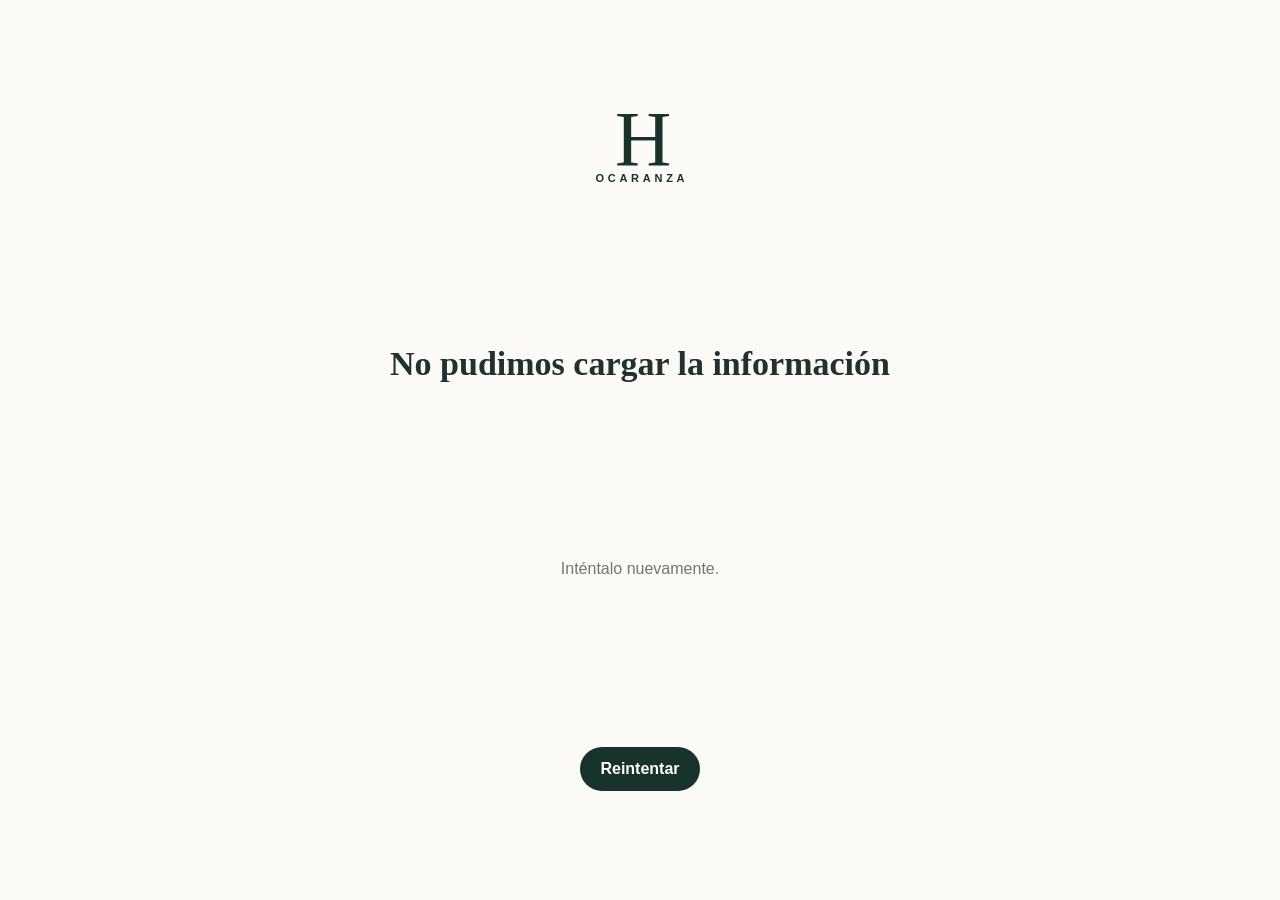
==== commit 9e5e5252: "Remove residual guest account source leak" ====
--- a/index.html
+++ b/index.html
@@ -99,7 +99,7 @@
     var html=header(hotel,view);
 
     if(view==='home' && !getGuestToken() && access!=='guest'){
-      html+='<section class="access-choice-overlay" aria-labelledby="access-choice-title"><div class="access-choice-card"><span class="access-choice-kicker">HOTEL OCARANZA</span><span class="oc-logo oc-logo-choice"><span class="oc-logo-h">H</span><span class="oc-logo-word">OCARANZA</span></span><h2 id="access-choice-title">¿Cómo deseas continuar?</h2><p class="access-choice-lead">Elige la experiencia que prefieras para tu estadía.</p><div class="access-choice-options"><a class="access-choice-option" href="/?view=home&access=guest"><span class="access-choice-icon">'+icon('home')+'</span><span><strong>Continuar como invitado</strong><small>Explora el hotel y sus servicios.</small></span><b>›</b></a><a class="access-choice-option access-choice-guest" href="/?view=account"><span class="access-choice-icon">'+icon('hotel')+'</span><span><strong>Continuar como huésped</strong><small><em>Obtén un 10% de descuento</em> y accede a tu cuenta.</small></span><b>›</b></a></div><small class="access-choice-note">Como huésped podrás tener tu cuenta asociada a una habitación y consultar tus pedidos.</small></div></section>';
+      html+='<section class="access-choice-overlay" aria-labelledby="access-choice-title"><div class="access-choice-card"><span class="oc-logo oc-logo-choice"><span class="oc-logo-h">H</span><span class="oc-logo-word">OCARANZA</span></span><h2 id="access-choice-title">¿Cómo deseas continuar?</h2><p class="access-choice-lead">Elige la experiencia que prefieras para tu estadía.</p><div class="access-choice-options"><a class="access-choice-option" href="/?view=home&access=guest"><span class="access-choice-icon">'+icon('home')+'</span><span><strong>Continuar como invitado</strong><small>Explora el hotel y sus servicios.</small></span><b>›</b></a><a class="access-choice-option access-choice-guest" href="/?view=account"><span class="access-choice-icon">'+icon('hotel')+'</span><span><strong>Continuar como huésped</strong><small><em>Obtén un 10% de descuento</em> y accede a tu cuenta.</small></span><b>›</b></a></div><small class="access-choice-note">Como huésped podrás tener tu cuenta asociada a una habitación y consultar tus pedidos.</small></div></section>';
     }
 
     if(view==='home'){
@@ -167,23 +167,34 @@
   function loadGuestAccount(){
     var state=document.getElementById('guest-account-state'),token=getGuestToken();if(!state||!token)return;
     guestRequest('guest-me',{},token,function(status,data){
-      if(status===401||status===403){try{localStorage.removeItem('oc_guest_token')}catch(e){};render(window.__ocar_data);return;}
-      if(status<200||status>=300){state.innerHTML='<span class="eyebrow dark">HUÉSPED</span><h1>Mi cuenta</h1><p class="module-lead">No pudimos cargar tu cuenta.</p>';return;}
+      if(status===401||status===403){
+        try{localStorage.removeItem('oc_guest_token')}catch(e){}
+        render(window.__ocar_data);
+        return;
+      }
+      if(status<200||status>=300){
+        state.innerHTML='<span class="eyebrow dark">HUÉSPED</span><h1>Mi cuenta</h1><p class="module-lead">No pudimos cargar tu cuenta.</p>';
+        return;
+      }
+
       var orders=data.orders||[],rows='';
       for(var i=0;i<orders.length;i++){
         var o=orders[i];
         rows+='<div class="guest-order"><div><strong>'+h(o.item_name)+'</strong><small>'+h(o.status)+' · '+h(o.created_at||'')+'</small></div><b>$'+Number(o.total||0).toLocaleString('es-CL')+'</b></div>';
       }
-      state.innerHTML='<span class="eyebrow dark">HUÉSPED</span><h1>Hola, '+h(data.profile.display_name||data.profile.username)+'</h1><div class="guest-account-top"><div><span>Habitación</span><strong>'+h(data.profile.room_number)+'</strong></div><div><span>Cuenta</span><strong><div class="section-head"><h2>Mis pedidos</h2><button id="guest-logout" type="button">Cerrar sesión</button></div>'+(rows||'<div class="module-note">Todavía no tienes pedidos.</div>')+'</section>';
-      var logout=document.getElementById('guest-logout');if(logout)logout.addEventListener('click',function(){try{localStorage.removeItem('oc_guest_token')}catch(e){};go('home');});
+
+      var profile=data.profile||{};
+      var discount=Number(profile.discount_percent||10);
+      state.innerHTML='<div class="account-hero"><span class="eyebrow dark">HUÉSPED</span><h1>Hola, '+h(profile.display_name||profile.username)+'</h1><p class="module-lead">Tu experiencia está asociada a la habitación '+h(profile.room_number||'')+'.</p></div><div class="guest-account-top"><div><span>Habitación</span><strong>'+h(profile.room_number||'--')+'</strong></div><div><span>Cuenta</span><strong>$'+Number(data.balance||0).toLocaleString('es-CL')+'</strong></div><div class="guest-benefit-box"><span>Beneficio huésped</span><strong>'+discount+'% OFF</strong><small>Descuento asociado a tu cuenta</small></div></div><section class="guest-orders"><div class="section-head"><h2>Mis pedidos</h2><button id="guest-logout" type="button">Cerrar sesión</button></div>'+(rows||'<div class="module-note">Todavía no tienes pedidos.</div>')+'</section>';
+
+      var logout=document.getElementById('guest-logout');
+      if(logout)logout.addEventListener('click',function(){
+        try{localStorage.removeItem('oc_guest_token')}catch(e){}
+        go('home');
+      });
     });
   }
+
 }());
 </script>
-</body></html>+Number(data.balance||0).toLocaleString('es-CL')+'</strong></div><div><span>Beneficio</span><strong>'+Number(data.profile.discount_percent||10)+'% OFF</strong></div></div><section class="guest-orders"><div class="section-head"><h2>Mis pedidos</h2><button id="guest-logout" type="button">Cerrar sesión</button></div>'+(rows||'<div class="module-note">Todavía no tienes pedidos.</div>')+'</section>';
-      var logout=document.getElementById('guest-logout');if(logout)logout.addEventListener('click',function(){try{localStorage.removeItem('oc_guest_token')}catch(e){};go('home');});
-    });
-  }
-}());
-</script>
-</body></html>+</body></html>
--- a/static/app.css
+++ b/static/app.css
@@ -544,6 +544,148 @@
   .access-choice-overlay,.access-choice-card{animation:none;opacity:1;visibility:visible;pointer-events:auto;transform:none}
 }
 
+
+/* Detalles premium para las vistas de la app */
+.app-header{
+  background:rgba(250,248,243,.96);
+  border-bottom:1px solid rgba(178,154,114,.24);
+  box-shadow:0 1px 0 rgba(255,255,255,.9) inset,0 8px 24px rgba(23,38,31,.035);
+}
+.app-header:after{
+  content:"";
+  position:absolute;
+  left:0;
+  right:0;
+  bottom:-1px;
+  height:1px;
+  background:linear-gradient(90deg,transparent 5%,rgba(178,154,114,.55) 50%,transparent 95%);
+  pointer-events:none;
+}
+.app-header .oc-logo-header{color:var(--ink)}
+.app-header .oc-logo-header .oc-logo-h{font-weight:400}
+.app-module{
+  position:relative;
+}
+.app-module:before{
+  content:"";
+  position:absolute;
+  top:18px;
+  left:20px;
+  width:38px;
+  height:1px;
+  background:linear-gradient(90deg,var(--gold),transparent);
+  opacity:.8;
+}
+.app-module>h1{
+  letter-spacing:-.035em;
+}
+.app-module>h1:after{
+  content:"";
+  display:block;
+  width:42px;
+  height:2px;
+  margin-top:14px;
+  border-radius:99px;
+  background:var(--gold);
+}
+.detail-card,.compact-tour,.service-action,.contact-data>div,.guest-account-top>div{
+  position:relative;
+  overflow:hidden;
+}
+.detail-card:before,.compact-tour:before,.service-action:before,.contact-data>div:before,.guest-account-top>div:before{
+  content:"";
+  position:absolute;
+  top:0;
+  left:0;
+  right:0;
+  height:2px;
+  background:linear-gradient(90deg,rgba(178,154,114,.75),transparent 75%);
+  opacity:.65;
+}
+.detail-card:hover,.compact-tour:hover,.service-action:hover,.contact-data>div:hover{
+  border-color:rgba(178,154,114,.55);
+  box-shadow:0 16px 34px rgba(23,38,31,.08);
+}
+.feature-module{
+  position:relative;
+  overflow:hidden;
+  background:
+    radial-gradient(circle at 92% 8%,rgba(178,154,114,.18),transparent 26%),
+    linear-gradient(135deg,#f3ecdf,#fff);
+  box-shadow:0 14px 36px rgba(23,38,31,.06);
+}
+.feature-module:after{
+  content:"";
+  position:absolute;
+  right:-46px;
+  bottom:-46px;
+  width:150px;
+  height:150px;
+  border:1px solid rgba(178,154,114,.18);
+  border-radius:50%;
+}
+.module-note{
+  border:1px solid rgba(178,154,114,.18);
+  border-left:2px solid var(--gold);
+  background:linear-gradient(90deg,#f2eadc,#f8f5ef);
+}
+.account-module{
+  padding-top:42px;
+}
+.account-form{
+  position:relative;
+  max-width:500px;
+  margin-top:30px;
+  padding:28px;
+  border:1px solid rgba(178,154,114,.34);
+  border-radius:24px;
+  background:linear-gradient(145deg,#fff,#fbf8f1);
+  box-shadow:0 20px 48px rgba(23,38,31,.09);
+}
+.account-form:before{
+  content:"";
+  position:absolute;
+  top:-1px;
+  left:28px;
+  width:88px;
+  height:2px;
+  background:var(--gold);
+  border-radius:99px;
+}
+.account-form button[type="submit"],.contact-main,.wide-action{
+  background:linear-gradient(135deg,#0e1d17,#162c23);
+  border:1px solid rgba(178,154,114,.55);
+  box-shadow:0 10px 24px rgba(18,34,28,.16),inset 0 1px 0 rgba(255,255,255,.06);
+  transition:transform .2s ease,box-shadow .2s ease,border-color .2s ease;
+}
+.account-form button[type="submit"]:hover,.contact-main:hover,.wide-action:hover{
+  transform:translateY(-2px);
+  border-color:var(--gold);
+  box-shadow:0 14px 30px rgba(18,34,28,.2);
+}
+.guest-benefit-box{
+  background:linear-gradient(145deg,#f4e7cd,#fbf8f1)!important;
+  border-color:rgba(178,154,114,.5)!important;
+}
+.guest-benefit-box strong{
+  color:#806536!important;
+}
+.guest-benefit-box small{
+  color:#81796f;
+  font-size:10px;
+}
+.guest-orders{
+  padding:20px 20px 8px;
+  border:1px solid var(--line);
+  border-radius:22px;
+  background:#fff;
+}
+.guest-order:last-child{border-bottom:0}
+.section-head{
+  padding-bottom:13px;
+  border-bottom:1px solid rgba(178,154,114,.2);
+}
+.guest-order b{color:#806536}
 .account-chip{margin-left:auto;border:1px solid rgba(218,182,105,.55);background:#0b0b0b;color:#dcb86d;border-radius:999px;padding:8px 12px;font-size:11px;font-weight:800;letter-spacing:.03em;cursor:pointer;transition:background .2s ease,color .2s ease,transform .2s ease}.account-chip:hover{background:#dcb86d;color:#0b0b0b;transform:translateY(-1px)}
-.account-form{max-width:460px;margin-top:26px;padding:22px;border:1px solid var(--line);border-radius:22px;background:#fff;box-shadow:0 14px 35px rgba(23,38,31,.07);display:flex;flex-direction:column;gap:16px}.account-form label{display:flex;flex-direction:column;gap:7px;color:var(--ink);font-size:12px;font-weight:800}.account-form input{border:1px solid #d8d0c3;border-radius:13px;padding:13px 14px;background:#faf8f4;color:var(--ink);font:inherit;outline:none}.account-form input:focus{border-color:#c8a45f;box-shadow:0 0 0 3px rgba(200,164,95,.12)}.account-form button:disabled{opacity:.6;cursor:wait}.form-error{margin:0;padding:11px 13px;border-radius:12px;background:#f7e8e5;color:#8d3328;font-size:12px}.guest-account-top{display:grid;grid-template-columns:repeat(2,minmax(0,1fr));gap:13px;margin-top:24px}.guest-account-top>div{padding:20px;border:1px solid var(--line);border-radius:18px;background:#fff;display:flex;flex-direction:column;gap:6px}.guest-account-top span{font-size:10px;text-transform:uppercase;letter-spacing:.12em;color:var(--muted)}.guest-account-top strong{font-size:21px;color:var(--ink)}.guest-orders{margin-top:26px}.section-head{display:flex;align-items:center;justify-content:space-between;gap:12px}.section-head h2{margin:0;color:var(--ink);font-size:20px}.section-head button{border:0;background:none;color:#8f3329;font-weight:800;font-size:11px;cursor:pointer}.guest-order{display:flex;justify-content:space-between;align-items:center;gap:14px;padding:17px 0;border-bottom:1px solid var(--line)}.guest-order strong{display:block;color:var(--ink);font-size:14px}.guest-order small{display:block;color:var(--muted);font-size:11px;margin-top:4px}.guest-order b{color:var(--ink);font-size:14px}
+.account-form{max-width:460px;margin-top:26px;padding:22px;border:1px solid var(--line);border-radius:22px;background:#fff;box-shadow:0 14px 35px rgba(23,38,31,.07);display:flex;flex-direction:column;gap:16px}.account-form label{display:flex;flex-direction:column;gap:7px;color:var(--ink);font-size:12px;font-weight:800}.account-form input{border:1px solid #d8d0c3;border-radius:13px;padding:13px 14px;background:#faf8f4;color:var(--ink);font:inherit;outline:none}.account-form input:focus{border-color:#c8a45f;box-shadow:0 0 0 3px rgba(200,164,95,.12)}.account-form button:disabled{opacity:.6;cursor:wait}.form-error{margin:0;padding:11px 13px;border-radius:12px;background:#f7e8e5;color:#8d3328;font-size:12px}.guest-account-top{display:grid;grid-template-columns:repeat(3,minmax(0,1fr));gap:13px;margin-top:24px}.guest-account-top>div{padding:20px;border:1px solid var(--line);border-radius:18px;background:#fff;display:flex;flex-direction:column;gap:6px}.guest-account-top span{font-size:10px;text-transform:uppercase;letter-spacing:.12em;color:var(--muted)}.guest-account-top strong{font-size:21px;color:var(--ink)}.guest-orders{margin-top:26px}.section-head{display:flex;align-items:center;justify-content:space-between;gap:12px}.section-head h2{margin:0;color:var(--ink);font-size:20px}.section-head button{border:0;background:none;color:#8f3329;font-weight:800;font-size:11px;cursor:pointer}.guest-order{display:flex;justify-content:space-between;align-items:center;gap:14px;padding:17px 0;border-bottom:1px solid var(--line)}.guest-order strong{display:block;color:var(--ink);font-size:14px}.guest-order small{display:block;color:var(--muted);font-size:11px;margin-top:4px}.guest-order b{color:var(--ink);font-size:14px}
 @media(max-width:760px){.account-chip{padding:7px 9px;font-size:10px}.guest-account-top{grid-template-columns:1fr}.app-header-title{max-width:105px;overflow:hidden;text-overflow:ellipsis;white-space:nowrap}}
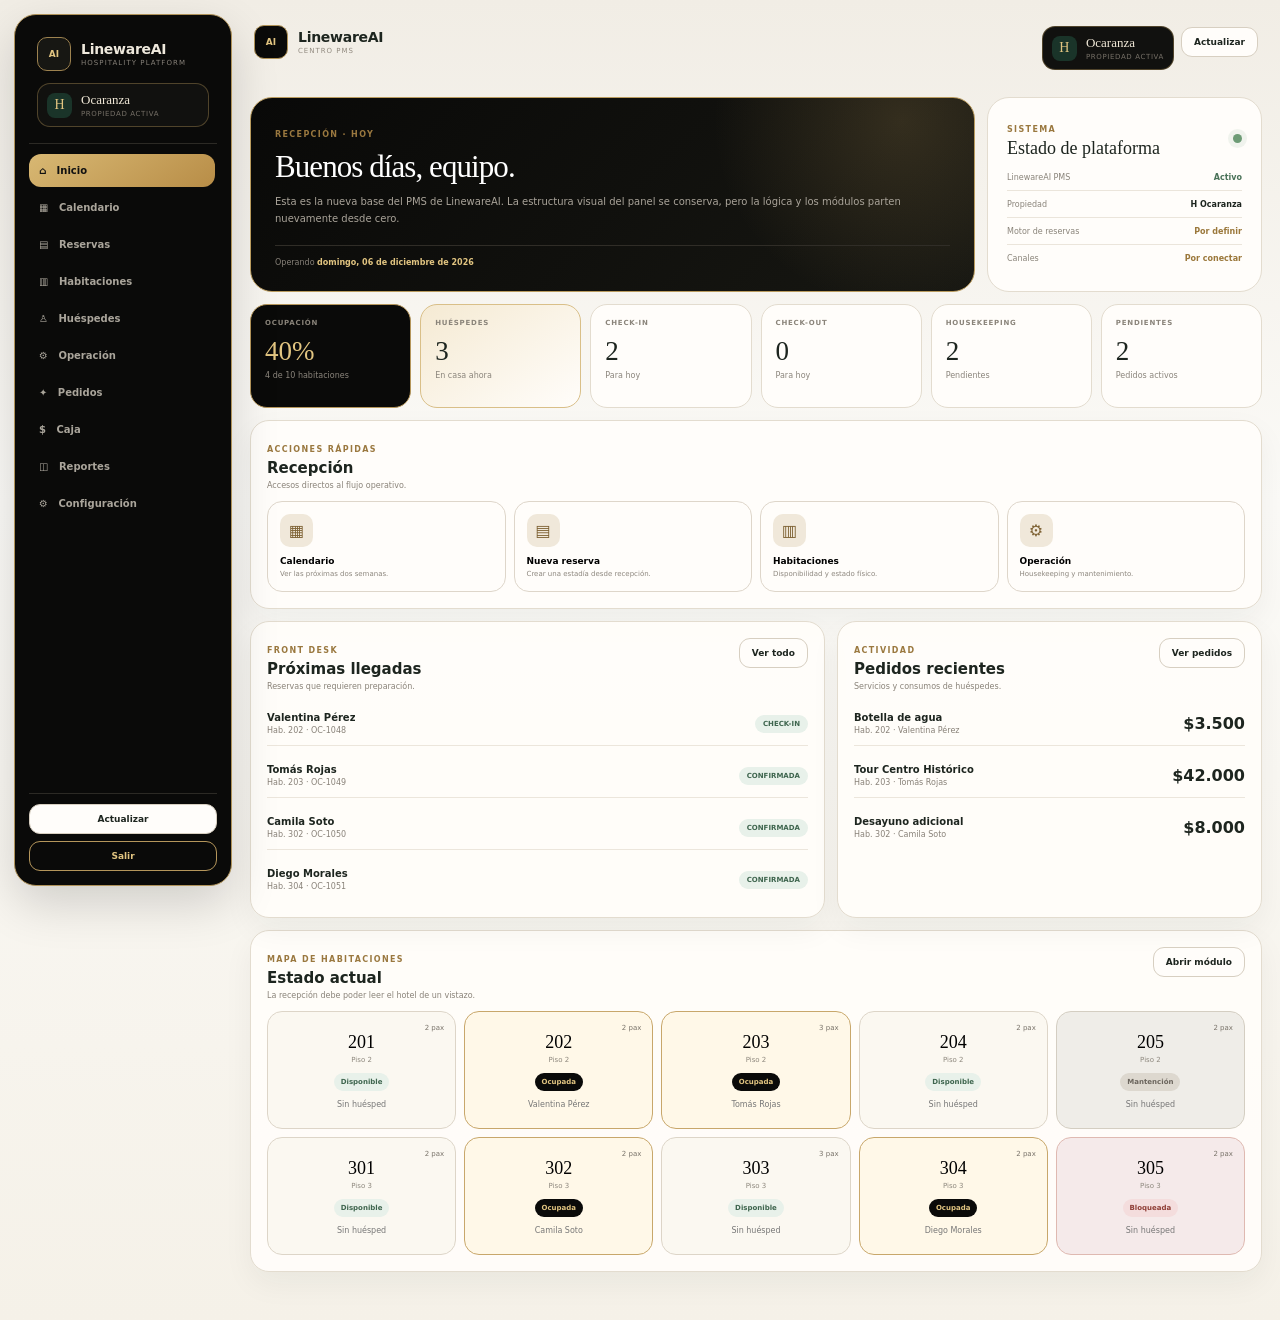
==== commit 0c555c1d: "Rebuild PMS frontend from a clean base" ====
--- a/index.html
+++ b/index.html
@@ -1,200 +1,12 @@
 <!doctype html>
 <html lang="es">
 <head>
-<meta charset="utf-8"><meta name="viewport" content="width=device-width,initial-scale=1">
-<meta name="theme-color" content="#f7f3ec"><title>Hotel Ocaranza</title>
-<link rel="stylesheet" href="/static/app.css">
+  <meta charset="utf-8">
+  <meta name="viewport" content="width=device-width,initial-scale=1">
+  <meta http-equiv="refresh" content="0; url=/admin.html">
+  <title>LinewareAI · PMS</title>
 </head>
-<body class="portal-page">
-<div id="app" class="guest-app">
-  <div class="splash-loading" aria-label="Hotel Ocaranza"><div class="oc-logo oc-logo-splash"><span class="oc-logo-h">H</span><span class="oc-logo-word">OCARANZA</span></div></div>
-</div>
-<script>
-(function(){
-  var params=new URLSearchParams(window.location.search);
-  var source=params.get('source')||'';
-  var access=params.get('access')||'';
-  var view=params.get('view')||'home';
-  var app=document.getElementById('app');
-  var xhr=new XMLHttpRequest();
-  xhr.open('GET','https://qdwkmfgjpowsrcpbowdc.supabase.co/functions/v1/oc-public',true);
-  xhr.onreadystatechange=function(){
-    if(xhr.readyState!==4)return;
-    if(xhr.status<200||xhr.status>=300){
-      app.innerHTML='<div class="error-state"><div class="oc-logo oc-logo-error"><span class="oc-logo-h">H</span><span class="oc-logo-word">OCARANZA</span></div><h1>No pudimos cargar la información</h1><p>Inténtalo nuevamente.</p><button onclick="location.reload()">Reintentar</button></div>';
-      return;
-    }
-    try{render(JSON.parse(xhr.responseText));}
-    catch(e){app.innerHTML='<div class="error-state"><div class="oc-logo oc-logo-error"><span class="oc-logo-h">H</span><span class="oc-logo-word">OCARANZA</span></div><h1>Error de carga</h1><p>Inténtalo nuevamente.</p><button onclick="location.reload()">Reintentar</button></div>';}
-  };
-  xhr.send();
-  setTimeout(function(){
-    if(xhr.readyState!==4){
-      app.innerHTML='<div class="error-state"><div class="oc-logo oc-logo-error"><span class="oc-logo-h">H</span><span class="oc-logo-word">OCARANZA</span></div><h1>Estamos preparando tu estadía</h1><p>La conexión está tardando más de lo esperado.</p><button onclick="location.reload()">Reintentar</button></div>';
-    }
-  },10000);
-
-  function h(s){return String(s||'').replace(/&/g,'&amp;').replace(/</g,'&lt;').replace(/>/g,'&gt;').replace(/"/g,'&quot;');}
-  function track(type,tour){
-    var x=new XMLHttpRequest();
-    x.open('POST','https://qdwkmfgjpowsrcpbowdc.supabase.co/functions/v1/oc-public',true);
-    x.setRequestHeader('Content-Type','application/json');
-    x.send(JSON.stringify({event_type:type,source:source,path:location.pathname+location.search,tour_id:tour||null}));
-  }
-  function go(v){
-    var url='/?view='+encodeURIComponent(v)+(source?'&source='+encodeURIComponent(source):'')+(access?'&access='+encodeURIComponent(access):'');
-    history.pushState({view:v},'',url);
-    view=v;
-    window.scrollTo(0,0);
-    render(window.__ocar_data);
-  }
-  window.onpopstate=function(){params=new URLSearchParams(window.location.search);source=params.get('source')||'';access=params.get('access')||'';view=params.get('view')||'home';render(window.__ocar_data);};
-
-  function icon(kind){
-    var s='<svg viewBox="0 0 48 48" aria-hidden="true">';
-    if(kind==='hotel')s+='<path d="M9 40V9h30v31M15 15h6v6h-6zM27 15h6v6h-6zM15 27h6v6h-6zM27 27h6v6h-6z"/>';
-    else if(kind==='cup')s+='<path d="M8 17h25v10c0 7-5 11-13 11S8 34 8 27zM33 20h4c4 0 6 2 6 6s-2 6-6 6h-4M12 42h22"/><path d="M16 9v5M23 7v7M30 9v5"/>';
-    else if(kind==='pin')s+='<path d="M24 43s13-11 13-23a13 13 0 1 0-26 0c0 12 13 23 13 23z"/><circle cx="24" cy="20" r="4"/>';
-    else if(kind==='bell')s+='<path d="M12 35h24M15 35V22a9 9 0 0 1 18 0v13M18 41h12M24 11V7"/>';
-    else if(kind==='city')s+='<path d="M8 40V21h10v19M18 40V10h12v30M30 40V17h10v23M5 40h38"/>';
-    else if(kind==='home')s+='<rect x="9" y="9" width="11" height="11" rx="2"/><rect x="28" y="9" width="11" height="11" rx="2"/><rect x="9" y="28" width="11" height="11" rx="2"/><rect x="28" y="28" width="11" height="11" rx="2"/>';
-    else s+='<circle cx="24" cy="24" r="17"/><path d="M16 20a8 8 0 0 1 16 0c0 7-8 6-8 12M24 36h.01"/>';
-    return s+'</svg>';
-  }
-  function nav(current){
-    var items=[
-      ['breakfast','Desayuno','cup'],
-      ['hotel','Hotel','hotel'],
-      ['home','Inicio','home'],
-      ['services','Servicios','bell'],
-      ['tours','Tours','pin']
-    ];
-    var out='<nav class="app-nav app-nav-five">';
-    for(var i=0;i<items.length;i++){
-      var it=items[i],active=current===it[0]?' is-active':'',home=it[0]==='home'?' is-home':'';
-      out+='<button class="app-nav-item'+active+home+'" data-view="'+it[0]+'"><span>'+icon(it[2])+'</span><small>'+it[1]+'</small></button>';
-    }
-    return out+'</nav>';
-  }
-  function header(hotel,current){
-    return '<header class="app-header"><button class="app-brand" data-view="home" aria-label="Inicio"><span class="oc-logo oc-logo-header"><span class="oc-logo-h">H</span><span class="oc-logo-word">OCARANZA</span></span></button><span class="app-header-title">'+h(current==='home'?'Tu estadía':label(current))+'</span><button class="account-chip" data-view="account">Mi cuenta</button></header>';
-  }
-  function label(v){return ({home:'Inicio',hotel:'Hotel',breakfast:'Desayuno',tours:'Tours',services:'Servicios y pedidos',contact:'Contacto',account:'Mi cuenta'})[v]||'Tu estadía';}
-  function getGuestToken(){try{return localStorage.getItem('oc_guest_token')||'';}catch(e){return '';}}
-  function guestRequest(path,body,token,done){
-    var x=new XMLHttpRequest();x.open('POST','https://qdwkmfgjpowsrcpbowdc.supabase.co/functions/v1/oc-auth/'+path,true);
-    x.setRequestHeader('Content-Type','application/json');if(token)x.setRequestHeader('Authorization','Bearer '+token);
-    x.onreadystatechange=function(){if(x.readyState!==4)return;var data={};try{data=JSON.parse(x.responseText||'{}')}catch(e){}done(x.status,data);};x.send(JSON.stringify(body||{}));
-  }
-  function card(v,kind,title,desc){
-    return '<button class="app-module-card" data-view="'+v+'"><span class="module-icon">'+icon(kind)+'</span><span class="module-copy"><strong>'+title+'</strong><small>'+desc+'</small></span><span class="module-arrow">›</span></button>';
-  }
-  function render(d){
-    window.__ocar_data=d;
-    track('visit');if(source)track('qr_scan');
-    var hotel=Array.isArray(d.hotel)?(d.hotel[0]||{}):(d.hotel||{});
-    var tours=d.tours||[],sections=d.sections||[],promos=d.promotions||[];
-    var section=function(slug){for(var i=0;i<sections.length;i++)if(sections[i].slug===slug)return sections[i];return null;};
-    var services=section('services'),santiago=section('santiago');
-    var html=header(hotel,view);
-
-    if(view==='home' && !getGuestToken() && access!=='guest'){
-      html+='<section class="access-choice-overlay" aria-labelledby="access-choice-title"><div class="access-choice-card"><span class="oc-logo oc-logo-choice"><span class="oc-logo-h">H</span><span class="oc-logo-word">OCARANZA</span></span><h2 id="access-choice-title">¿Cómo deseas continuar?</h2><p class="access-choice-lead">Elige la experiencia que prefieras para tu estadía.</p><div class="access-choice-options"><a class="access-choice-option" href="/?view=home&access=guest"><span class="access-choice-icon">'+icon('home')+'</span><span><strong>Continuar como invitado</strong><small>Explora el hotel y sus servicios.</small></span><b>›</b></a><a class="access-choice-option access-choice-guest" href="/?view=account"><span class="access-choice-icon">'+icon('hotel')+'</span><span><strong>Continuar como huésped</strong><small><em>Obtén un 10% de descuento</em> y accede a tu cuenta.</small></span><b>›</b></a></div><small class="access-choice-note">Como huésped podrás tener tu cuenta asociada a una habitación y consultar tus pedidos.</small></div></section>';
-    }
-
-    if(view==='home'){
-      html+='<main class="app-home"><section class="app-welcome"><div class="app-welcome-photo" style="background-image:url(\'/static/images/fondo1.jpg\')"></div><div class="app-welcome-shade"></div><div class="app-welcome-content"><span class="eyebrow">BIENVENIDO/A</span><h1>¿Qué necesitas<br><em>durante tu estadía?</em></h1><p>Tu estadía, en cuatro accesos rápidos.</p></div></section><section class="module-section"><div class="module-grid">'+
-      card('breakfast','cup','Desayuno','Horarios y detalles del servicio')+
-      card('hotel','hotel','Información del hotel','Habitaciones, horarios y datos útiles')+
-      card('services','bell','Servicios y pedidos','Solicita ayuda o consulta productos')+
-      card('tours','pin','Tours y experiencias','Descubre Santiago y sus alrededores')+
-      '</div></section></main>';
-    }else if(view==='hotel'){
-      html+='<main class="app-module"><span class="eyebrow dark">HOTEL</span><h1>Información útil</h1><p class="module-lead">'+h(hotel.welcome_text||'Todo lo que necesitas saber para disfrutar tu estadía.')+'</p><div class="detail-grid">'+
-      '<div class="detail-card"><span>Desayuno</span><strong>'+h(hotel.breakfast_hours||'07:30 - 10:00')+'</strong></div>'+
-      '<div class="detail-card"><span>Check-in</span><strong>'+h(hotel.checkin||'15:00')+'</strong></div>'+
-      '<div class="detail-card"><span>Check-out</span><strong>'+h(hotel.checkout||'12:00')+'</strong></div>'+
-      '<div class="detail-card"><span>Dirección</span><strong>'+h(hotel.address||'Santiago, Chile')+'</strong></div>'+
-      '</div></main>';
-    }else if(view==='breakfast'){
-      html+='<main class="app-module"><span class="eyebrow dark">SERVICIO</span><h1>Desayuno</h1><div class="feature-module"><span class="module-icon">'+icon('cup')+'</span><h2>'+h(hotel.breakfast_hours||'07:30 - 10:00')+'</h2><p>'+h(hotel.breakfast_description||'Disfruta nuestro servicio de desayuno.')+'</p></div><div class="module-note">Consulta en recepción por cualquier requerimiento especial.</div></main>';
-    }else if(view==='tours'){
-      var tourHtml='';
-      for(var i=0;i<tours.length;i++){var t=tours[i];tourHtml+='<article class="compact-tour">'+(t.image_url?'<img src="'+h(t.image_url)+'" alt="">':'')+'<div><span class="eyebrow dark">EXPERIENCIA</span><h2>'+h(t.name)+'</h2><p>'+h(t.short_description||t.description||'Descubre esta experiencia.')+'</p><strong>'+h(t.guest_price||t.normal_price||'Consultar')+'</strong></div></article>';}
-      html+='<main class="app-module"><span class="eyebrow dark">EXPERIENCIAS</span><h1>Tours y experiencias</h1><div class="compact-tour-grid">'+tourHtml+'</div></main>';
-    }else if(view==='services'){
-      html+='<main class="app-module"><span class="eyebrow dark">ATENCIÓN</span><h1>Servicios y pedidos</h1><p class="module-lead">Estamos para ayudarte durante toda tu estadía.</p><div class="service-actions">'+
-      '<button class="service-action" data-view="contact"><span>'+icon('bell')+'</span><strong>Solicitar ayuda</strong><small>Contactar recepción</small></button>'+
-      '<div class="service-action"><span>'+icon('hotel')+'</span><strong>Productos</strong><small>Próximamente podrás consultar productos y hacer pedidos desde aquí.</small></div>'+
-      '</div>'+(services?'<div class="module-note">'+h(services.content)+'</div>':'')+'</main>';
-    }else if(view==='santiago'){
-      html+='<main class="app-module"><span class="eyebrow dark">ALREDEDORES</span><h1>Santiago</h1><div class="text-panel app-text">'+h(santiago?santiago.content:'Descubre Santiago desde Hotel Ocaranza.')+'</div><button class="wide-action" data-view="tours">Ver experiencias ↗</button></main>';
-    }else if(view==='account'){
-      var token=getGuestToken();
-      if(!token){
-        html+='<main class="app-module account-module"><span class="eyebrow dark">HUÉSPED</span><h1>Mi cuenta</h1><p class="module-lead">Ingresa con el usuario y la clave que te entregó recepción.</p><form id="guest-login-form" class="account-form"><label>Usuario<input name="username" autocomplete="username" required minlength="3" placeholder="Ej. habitacion204"></label><label>Clave<input name="password" type="password" autocomplete="current-password" required minlength="6" placeholder="Tu clave"></label><button type="submit" class="contact-main">Ingresar</button><p id="guest-login-error" class="form-error" hidden></p></form></main>';
-      }else{
-        html+='<main class="app-module account-module"><div id="guest-account-state"><span class="eyebrow dark">HUÉSPED</span><h1>Mi cuenta</h1><p class="module-lead">Cargando tu cuenta...</p></div></main>';
-      }
-    }else{
-      var whatsapp=(hotel.whatsapp||'').replace(/[^0-9]/g,'');
-      var wa=whatsapp?'https://wa.me/'+whatsapp+'?text='+encodeURIComponent('Hola, soy huésped de '+hotel.name+'. Quisiera consultar por un servicio.'):'#';
-      html+='<main class="app-module contact-module"><span class="eyebrow dark">RECEPCIÓN</span><h1>¿Necesitas ayuda?</h1><p class="module-lead">Estamos disponibles para ayudarte durante tu estadía.</p><a class="contact-main" href="'+h(wa)+'">Contactar por WhatsApp ↗</a><div class="contact-data"><div><span>Teléfono</span><strong>'+h(hotel.phone||'Consultar en recepción')+'</strong></div><div><span>Dirección</span><strong>'+h(hotel.address||'Santiago, Chile')+'</strong></div></div></main>';
-    }
-    html+=nav(view);
-    app.innerHTML=html;
-    bind();
-  }
-  function bind(){
-    var els=document.querySelectorAll('[data-view]');
-    for(var i=0;i<els.length;i++)els[i].addEventListener('click',function(){go(this.getAttribute('data-view'));});
-    var form=document.getElementById('guest-login-form');
-    if(form)form.addEventListener('submit',function(ev){
-      ev.preventDefault();
-      var btn=form.querySelector('button[type="submit"]'),err=document.getElementById('guest-login-error');
-      btn.disabled=true;btn.textContent='Ingresando...';if(err)err.hidden=true;
-      guestRequest('guest-login',{username:form.username.value,password:form.password.value},'',function(status,data){
-        if(status>=200&&status<300&&data.session){
-          try{localStorage.setItem('oc_guest_token',data.session.access_token);}catch(e){}
-          render(window.__ocar_data);
-          return;
-        }
-        btn.disabled=false;btn.textContent='Ingresar';if(err){err.textContent=data.error||'No pudimos iniciar sesión.';err.hidden=false;}
-      });
-    });
-    if(view==='account'&&getGuestToken())loadGuestAccount();
-  }
-  function loadGuestAccount(){
-    var state=document.getElementById('guest-account-state'),token=getGuestToken();if(!state||!token)return;
-    guestRequest('guest-me',{},token,function(status,data){
-      if(status===401||status===403){
-        try{localStorage.removeItem('oc_guest_token')}catch(e){}
-        render(window.__ocar_data);
-        return;
-      }
-      if(status<200||status>=300){
-        state.innerHTML='<span class="eyebrow dark">HUÉSPED</span><h1>Mi cuenta</h1><p class="module-lead">No pudimos cargar tu cuenta.</p>';
-        return;
-      }
-
-      var orders=data.orders||[],rows='';
-      for(var i=0;i<orders.length;i++){
-        var o=orders[i];
-        rows+='<div class="guest-order"><div><strong>'+h(o.item_name)+'</strong><small>'+h(o.status)+' · '+h(o.created_at||'')+'</small></div><b>$'+Number(o.total||0).toLocaleString('es-CL')+'</b></div>';
-      }
-
-      var profile=data.profile||{};
-      var discount=Number(profile.discount_percent||10);
-      state.innerHTML='<div class="account-hero"><span class="eyebrow dark">HUÉSPED</span><h1>Hola, '+h(profile.display_name||profile.username)+'</h1><p class="module-lead">Tu experiencia está asociada a la habitación '+h(profile.room_number||'')+'.</p></div><div class="guest-account-top"><div><span>Habitación</span><strong>'+h(profile.room_number||'--')+'</strong></div><div><span>Cuenta</span><strong>$'+Number(data.balance||0).toLocaleString('es-CL')+'</strong></div><div class="guest-benefit-box"><span>Beneficio huésped</span><strong>'+discount+'% OFF</strong><small>Descuento asociado a tu cuenta</small></div></div><section class="guest-orders"><div class="section-head"><h2>Mis pedidos</h2><button id="guest-logout" type="button">Cerrar sesión</button></div>'+(rows||'<div class="module-note">Todavía no tienes pedidos.</div>')+'</section>';
-
-      var logout=document.getElementById('guest-logout');
-      if(logout)logout.addEventListener('click',function(){
-        try{localStorage.removeItem('oc_guest_token')}catch(e){}
-        go('home');
-      });
-    });
-  }
-
-}());
-</script>
-</body></html>
+<body>
+  <script>location.replace('/admin.html');</script>
+</body>
+</html>
